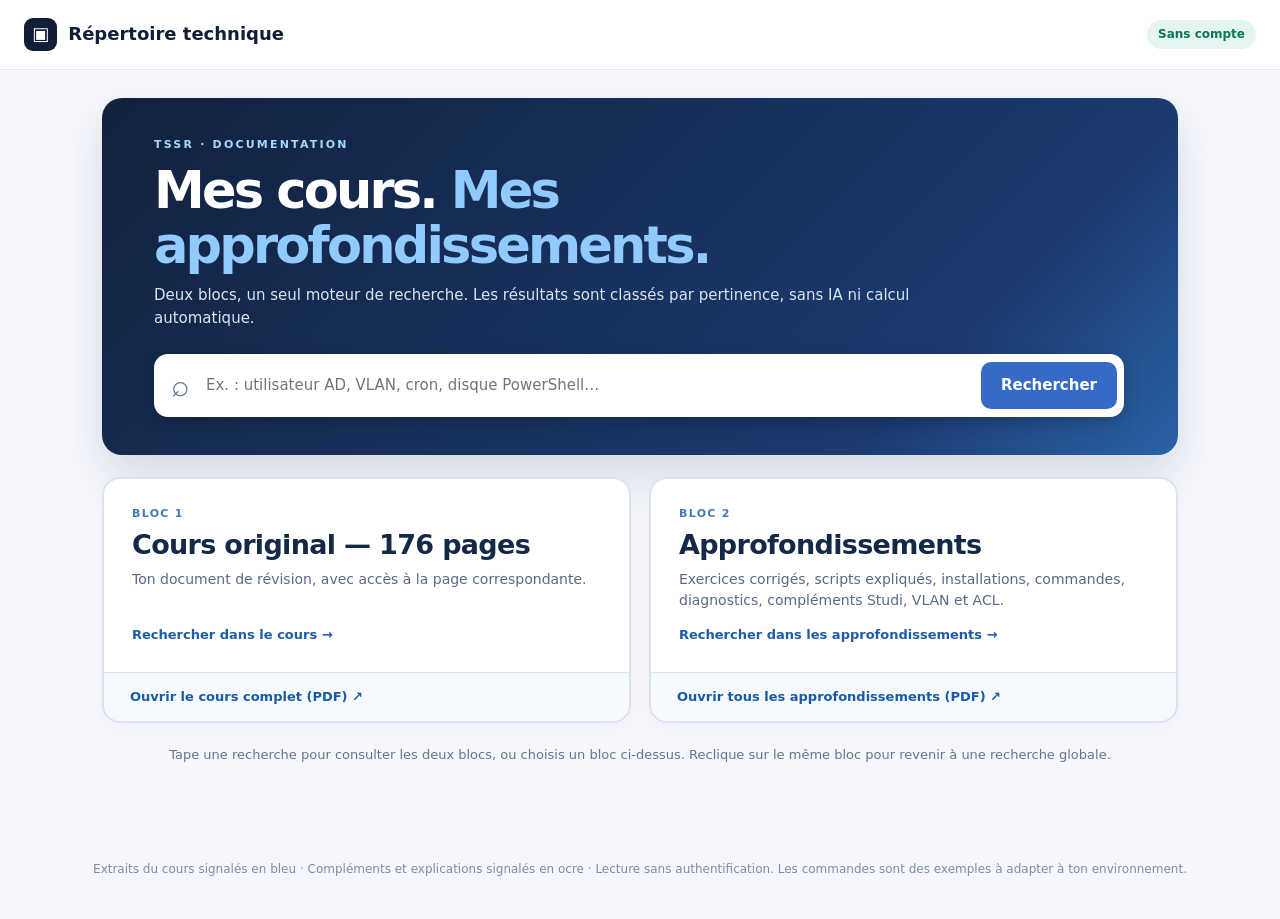
==== index.html @ 8b685d36 "Add files via upload" ====
<!doctype html>
<html lang="fr"><head><meta charset="utf-8"><meta name="viewport" content="width=device-width,initial-scale=1"><meta name="robots" content="noindex,nofollow,noarchive,nosnippet"><meta name="referrer" content="no-referrer"><title>Répertoire technique — TSSR</title><link rel="stylesheet" href="bibliotheque.css"></head>
<body class="two-blocks">
<header class="top"><a class="identity" href="./"><span class="logo">▣</span> Répertoire technique</a><span class="chip lock">Sans compte</span></header>
<main>
<section class="hero">
<div class="kicker">TSSR · DOCUMENTATION</div><h1>Mes cours. <em>Mes approfondissements.</em></h1>
<p>Deux blocs, un seul moteur de recherche. Les résultats sont classés par pertinence, sans IA ni calcul automatique.</p>
<form id="searchform" role="search"><label for="search" class="sr">Rechercher dans les deux blocs</label><span class="glass">⌕</span><input id="search" type="search" placeholder="Ex. : utilisateur AD, VLAN, cron, disque PowerShell…" autocomplete="off" spellcheck="false" /><button type="submit">Rechercher</button></form>
</section>
<section class="two-choices" id="filters" aria-label="Choisir l'un des deux blocs">
<div class="choice-wrap"><button type="button" class="choice" data-filter="cours" aria-pressed="false"><span class="choice-kicker">BLOC 1</span><span class="choice-title">Cours original — 176 pages</span><span class="choice-desc">Ton document de révision, avec accès à la page correspondante.</span><span class="choice-action">Rechercher dans le cours →</span></button><a class="doc-full" href="support.pdf" target="_blank" rel="noopener">Ouvrir le cours complet (PDF) ↗</a></div>
<div class="choice-wrap"><button type="button" class="choice" data-filter="approfondissements" aria-pressed="false"><span class="choice-kicker">BLOC 2</span><span class="choice-title">Approfondissements</span><span class="choice-desc">Exercices corrigés, scripts expliqués, installations, commandes, diagnostics, compléments Studi, VLAN et ACL.</span><span class="choice-action">Rechercher dans les approfondissements →</span></button><a class="doc-full" href="TSSR_BLOC_2_APPROFONDISSEMENTS_COMPLETS.pdf" target="_blank" rel="noopener">Ouvrir tous les approfondissements (PDF) ↗</a></div>
</section>
<div class="search-hint" id="hint">Tape une recherche pour consulter les deux blocs, ou choisis un bloc ci-dessus. Reclique sur le même bloc pour revenir à une recherche globale.</div>
<div id="statbar" hidden></div><div id="quick" hidden></div>
<section class="results" id="results-panel" hidden><div class="resultbar"><div><span class="overline" id="subtitle">CLASSEMENT DOCUMENTAIRE</span><h2 id="resulttitle">Résultats</h2></div><span class="count" id="count"></span></div><div id="results" aria-live="polite"></div><button id="more" class="more" hidden>Afficher davantage de résultats</button></section>
</main>
<div id="modal" class="modal" hidden role="dialog" aria-modal="true" aria-labelledby="mtitle"><div class="modalshade" id="shade"></div><section class="modalpanel"><div class="modaltop"><a href="./" class="back" id="back">← Retour à la recherche</a><button id="close" class="close" aria-label="Fermer">✕</button></div><div id="detail"></div></section></div>
<footer>Extraits du cours signalés en bleu · Compléments et explications signalés en ocre · Lecture sans authentification. Les commandes sont des exemples à adapter à ton environnement.</footer>
<script src="kb-data.js"></script><script src="enrichi-data.js"></script><script src="recherche-pertinence.js"></script><script src="studi2026-data.js"></script><script src="studi-rsync-complements.js"></script><script src="exercices-data.js"></script><script src="bibliotheque.js"></script>
</body></html>
---- bibliotheque.css ----
@import url('');:root{--bg:#f5f7fc;--paper:#fff;--dark:#101e38;--blue:#204e9b;--muted:#64738e;--line:#e1e8f3;--light:#e9f1ff;--emerald:#0c816d}*{box-sizing:border-box}html{scroll-behavior:smooth}body{margin:0;color:var(--dark);background:var(--bg);font:15px/1.58 system-ui,-apple-system,"Segoe UI",Arial,sans-serif}button,input{font:inherit}button{cursor:pointer}a{color:var(--blue)}.top{display:flex;align-items:center;gap:24px;padding:18px max(24px,calc((100vw - 1300px)/2));background:#fff;border-bottom:1px solid var(--line)}.identity{font-weight:850;font-size:18px;color:var(--dark);text-decoration:none;white-space:nowrap}.logo{display:inline-grid;place-items:center;width:33px;height:33px;background:var(--dark);border-radius:9px;color:white;margin-right:5px}.top nav{display:flex;gap:19px;flex-wrap:wrap;margin-left:auto}.top nav a{text-decoration:none;color:#496077;font-weight:700;font-size:13px}.top nav .here{color:var(--blue)}.chip{padding:5px 11px;background:#e4f5ef;border-radius:30px;font-size:12px;font-weight:800;color:#08785a}.lock{white-space:nowrap}main{max-width:1350px;margin:0 auto;padding:36px 22px 56px}.hero{background:linear-gradient(135deg,#12213d,#1b3a70 77%,#2a63a7);color:#fff;border-radius:24px;padding:50px clamp(24px,5vw,70px);box-shadow:0 20px 46px rgba(18,44,80,.14)}.kicker{font-size:11px;font-weight:850;letter-spacing:.2em;color:#a5d8ff}.hero h1{font-size:clamp(34px,5.1vw,65px);line-height:1.08;letter-spacing:-.055em;margin:18px 0}.hero h1 em{color:#91caff;font-style:normal}.hero p{color:#dae5f3;max-width:860px;font-size:16px;margin-bottom:28px}.hero p strong{color:white}#searchform{display:flex;background:white;border-radius:14px;padding:7px;align-items:center;max-width:970px;gap:12px;box-shadow:0 5px 18px rgba(0,0,0,.2)}.glass{font-size:31px;padding-left:10px;color:#5a799b}#search{border:0;outline:0;min-width:0;flex:1;padding:12px 4px;color:#12213d;font-size:15px}#searchform button{border:0;background:#356bc7;color:white;font-weight:800;padding:12px 20px;border-radius:10px}.examples{display:flex;gap:9px;flex-wrap:wrap;margin-top:17px}.examples button{border:1px solid #657c9b;background:#20365a;color:#e1ebf8;padding:6px 12px;border-radius:25px;font-size:12px}.examples button:hover{background:#355c96}.statbar{display:flex;flex-wrap:wrap;gap:10px;margin-top:25px}.statbar b{color:white}.statbar span{color:#cedbed;font-size:12px;margin-right:17px}.notice{border:1px solid #d1deef;border-radius:13px;padding:14px 19px;margin:22px 0;color:#425776;background:#f0f5ff;font-size:13px}.notice strong{color:#17386c}.notice span{font-weight:800}.work{display:grid;grid-template-columns:265px minmax(0,1fr);align-items:start;gap:22px}.sidebar,.results{background:white;border:1px solid var(--line);border-radius:19px}.sidebar{padding:18px;position:sticky;top:10px}.aside-title{font-size:11px;font-weight:900;letter-spacing:.1em;color:#8997ad;padding:5px 8px 10px}.topgap{margin-top:22px}.filters{display:grid;gap:5px}.filters button{display:flex;justify-content:space-between;align-items:center;text-align:left;border:0;background:transparent;color:#3a4e6b;padding:11px 12px;border-radius:10px;font-weight:700;font-size:13px}.filters button:hover,.filters button.selected{background:var(--light);color:var(--blue)}.side-links{display:grid;gap:12px;font-size:13px;padding:8px}.side-links a{text-decoration:none}.smallnote{font-size:12px;color:#8a99ae;border-top:1px solid var(--line);padding:15px 8px 0;margin-top:24px}.results{padding:24px;min-height:550px}.resultbar{display:flex;justify-content:space-between;gap:15px;align-items:end;margin-bottom:22px}.overline{font-size:11px;font-weight:900;color:#6180ad;letter-spacing:.1em}.resultbar h2{font-size:29px;line-height:1.3;letter-spacing:-.035em;margin:4px 0}.count{font-size:13px;background:#edf2fb;color:#476087;border-radius:30px;padding:6px 12px;font-weight:800;white-space:nowrap}.result{border:1px solid var(--line);border-radius:13px;margin-bottom:11px;background:#fff;transition:box-shadow .15s}.result:hover{box-shadow:0 7px 22px rgba(44,88,146,.10);border-color:#c4d4ec}.openresult{all:unset;box-sizing:border-box;cursor:pointer;display:block;width:100%;padding:18px 20px}.rhead{display:flex;gap:8px;align-items:center;flex-wrap:wrap;margin-bottom:9px}.pill{font-weight:850;background:#edf3ff;color:#345e9d;border-radius:5px;padding:3px 8px;font-size:11px}.pill.script{background:#f5ecff;color:#733fa5}.pill.source{background:#e6f6f0;color:#1d795c}.rtitle{font-weight:850;font-size:17px;line-height:1.3;margin-bottom:7px;color:#182f52}.rdescr{font-size:13px;color:#5e708b;max-width:850px}.meta{margin-top:9px;font-size:12px;color:#7691b4}.more{width:100%;border:1px solid #c3d4ef;border-radius:10px;padding:12px;background:#eef4ff;color:#295c9b;font-weight:800}.modal{position:fixed;inset:0;z-index:15}.modalshade{position:absolute;inset:0;background:rgba(9,20,40,.59)}.modalpanel{position:absolute;right:0;top:0;bottom:0;width:min(930px,96vw);background:#fff;overflow:auto;box-shadow:-20px 0 70px #0003}.modaltop{display:flex;justify-content:space-between;align-items:center;padding:17px 32px;border-bottom:1px solid var(--line);position:sticky;top:0;background:white;z-index:2}.back{text-decoration:none;font-weight:800}.close{background:#edf3fa;border:0;border-radius:8px;padding:8px 13px}.detail{padding:34px clamp(20px,5vw,52px) 90px}.detail h2{font-size:34px;letter-spacing:-.045em;line-height:1.16;margin:10px 0 12px}.detail p.lead{font-size:17px;color:#5b718d}.detail h3{font-size:19px;margin:32px 0 12px}.detail .introinfo{padding:15px 19px;border-radius:12px;background:#edf4ff;color:#35537e;margin:20px 0}.warn{margin:15px 0;background:#fff4e2;border-left:4px solid #da8c16;padding:13px 16px;color:#684e22;font-size:13px}.step{display:grid;grid-template-columns:31px minmax(0,1fr);gap:12px;padding:17px 0;border-bottom:1px solid var(--line)}.stepnum{height:29px;width:29px;display:grid;place-items:center;background:#e8f0ff;border-radius:50%;color:#2a5ca4;font-size:12px;font-weight:850}.step .action{font-weight:780}.why{color:#627389;font-size:13px;margin-top:7px}.why b{color:#276b61}.codebox{font-family:ui-monospace,"Cascadia Code",Consolas,monospace;white-space:pre-wrap;overflow-wrap:anywhere;background:#14233d;color:#e4efff;padding:11px 13px;border-radius:8px;margin-top:9px;font-size:12px}.lineno{font-size:11px;font-weight:900;color:#8c9fb9}.sourcebox{border-top:1px solid var(--line);margin-top:28px;padding-top:18px;color:#536d8a;font-size:13px}.sourcebox a{overflow-wrap:anywhere;display:block;margin-top:7px}.resultlink{display:inline-flex;background:#e5efff;border-radius:9px;padding:10px 15px;color:#1d5596;text-decoration:none;font-weight:800;margin:12px 0}.none{color:#7285a1;padding:30px;text-align:center;border:1px dashed #c9d5e7;border-radius:13px}.sr{position:absolute;left:-10000px}footer{text-align:center;color:#7b8da6;padding:18px 20px 40px;font-size:12px}@media(max-width:870px){.top{padding:14px 20px;flex-wrap:wrap;gap:9px}.top nav{width:100%;order:3;margin-left:0}.work{grid-template-columns:1fr}.sidebar{position:static}.filters{grid-template-columns:repeat(2,minmax(0,1fr))}.results{padding:16px}.hero{padding:36px 24px}.lock{margin-left:auto}}@media(max-width:480px){#searchform{flex-wrap:wrap}.glass{display:none}#search{width:100%;flex-basis:100%}#searchform button{width:100%}.filters{grid-template-columns:1fr}.resultbar{align-items:start}.detail h2{font-size:27px}}

/* La provenance est affichée sans changer le contenu des cours. */
.provenance{font-size:11px;font-weight:750;letter-spacing:.035em;margin-top:10px;padding:6px 9px;border-radius:7px;display:inline-block}
.provenance.course{color:#1e4b8a;background:#e8f0ff}
.provenance.added{color:#725017;background:#fff0d2}
.comment-added{color:#725016;background:#fff7e7;border-left:3px solid #d7a44c;padding:9px 11px;border-radius:5px;line-height:1.5}
.annotation-label{color:#774d10;background:#fff0d1;padding:12px 14px;border-radius:10px;font-size:12px;font-weight:850;margin:15px 0}
.course-text{border:2px solid #4875b1}
.provenance-legend{border:1px solid #d9e2ef;background:white;border-radius:14px;padding:13px 18px;margin:15px 0;font-size:13px;color:#405773}
.provenance-legend b{display:inline-block;margin-right:8px;padding:4px 8px;border-radius:5px}
.provenance-legend .course{background:#e8f0ff;color:#1e4b8a}
.provenance-legend .added{background:#fff0d2;color:#725017}

/* Les textes de la source restent inchangés ; nos ajouts sont visuellement séparés. */
.personal-note { margin-top:8px; padding:10px 12px; border-left:4px solid #a96713; background:#fff2db; color:#5e3f15; border-radius:5px; font-size:13px; line-height:1.55; }
.complement-note { margin-top:8px; padding:10px 12px; border:1px dashed #bb8b45; background:#fffaf0; color:#70501b; border-radius:6px; font-size:13px; line-height:1.55; }

/* TWO-BLOCKS: only two main visible entry points, retaining the original ranking algorithm. */
body.two-blocks{background:#f5f7fc}
.two-blocks .top{justify-content:space-between}
.two-blocks main{max-width:1120px;padding-top:28px}
.two-blocks .hero{padding:38px clamp(22px,5vw,52px);border-radius:20px}
.two-blocks .hero h1{font-size:clamp(30px,4.5vw,51px);margin:10px 0}
.two-blocks .hero p{font-size:15px;margin:10px 0 23px}
.two-choices{display:grid;grid-template-columns:repeat(2,minmax(0,1fr));gap:18px;margin:22px 0 12px}
.two-choices .choice{appearance:none;display:flex;flex-direction:column;gap:7px;align-items:flex-start;text-align:left;border:2px solid #dfe6f1;background:white;border-radius:18px;padding:26px 28px;min-height:210px;color:#132947;box-shadow:0 6px 20px #1c427009;transition:.15s ease;border-color:#d9e3f3}
.two-choices .choice:hover,.two-choices .choice:focus-visible{border-color:#4876be;background:#f9fbff;transform:translateY(-1px)}
.two-choices .choice.selected{border-color:#235aab;background:#edf4ff}
.choice-kicker{font-size:11px;font-weight:900;letter-spacing:.12em;color:#4477ba}
.choice-title{font-size:clamp(20px,2.3vw,27px);line-height:1.2;font-weight:850;letter-spacing:-.025em}
.choice-desc{font-size:14px;color:#566b85;line-height:1.55;flex:1}
.choice-action{font-size:13px;font-weight:850;color:#1e5ba9;margin-top:6px}
.search-hint{color:#62758f;text-align:center;font-size:13px;padding:10px 4px 20px}
.two-blocks .results{margin-top:14px;min-height:150px}
.two-blocks .statbar{display:none}
[hidden]{display:none!important}
@media(max-width:680px){.two-choices{grid-template-columns:1fr;gap:12px}.two-choices .choice{min-height:0;padding:22px}.two-blocks main{padding:15px 12px 40px}.two-blocks .hero{padding:26px 18px}.two-blocks .results{padding:15px}}

/* Accès direct aux deux documents complets ; recherche par pertinence inchangée. */
.two-choices .choice-wrap{display:flex;flex-direction:column;min-width:0;background:#fff;border-radius:18px;box-shadow:0 6px 20px #1c427009}
.two-choices .choice-wrap .choice{width:100%;flex:1;min-height:176px;border-radius:18px 18px 0 0;border-bottom:0;box-shadow:none}
.two-choices .doc-full{display:block;border:2px solid #d9e3f3;border-top:1px solid #d9e3f3;border-radius:0 0 18px 18px;padding:14px 26px;color:#185ba5;font-weight:800;font-size:13px;text-decoration:none;background:#f6f9fe}
.two-choices .doc-full:hover,.two-choices .doc-full:focus-visible{background:#e9f2ff;text-decoration:underline;outline:2px solid #679ddc;outline-offset:1px}
@media(max-width:680px){.two-choices .choice-wrap .choice{min-height:0}.two-choices .doc-full{padding:13px 20px}}
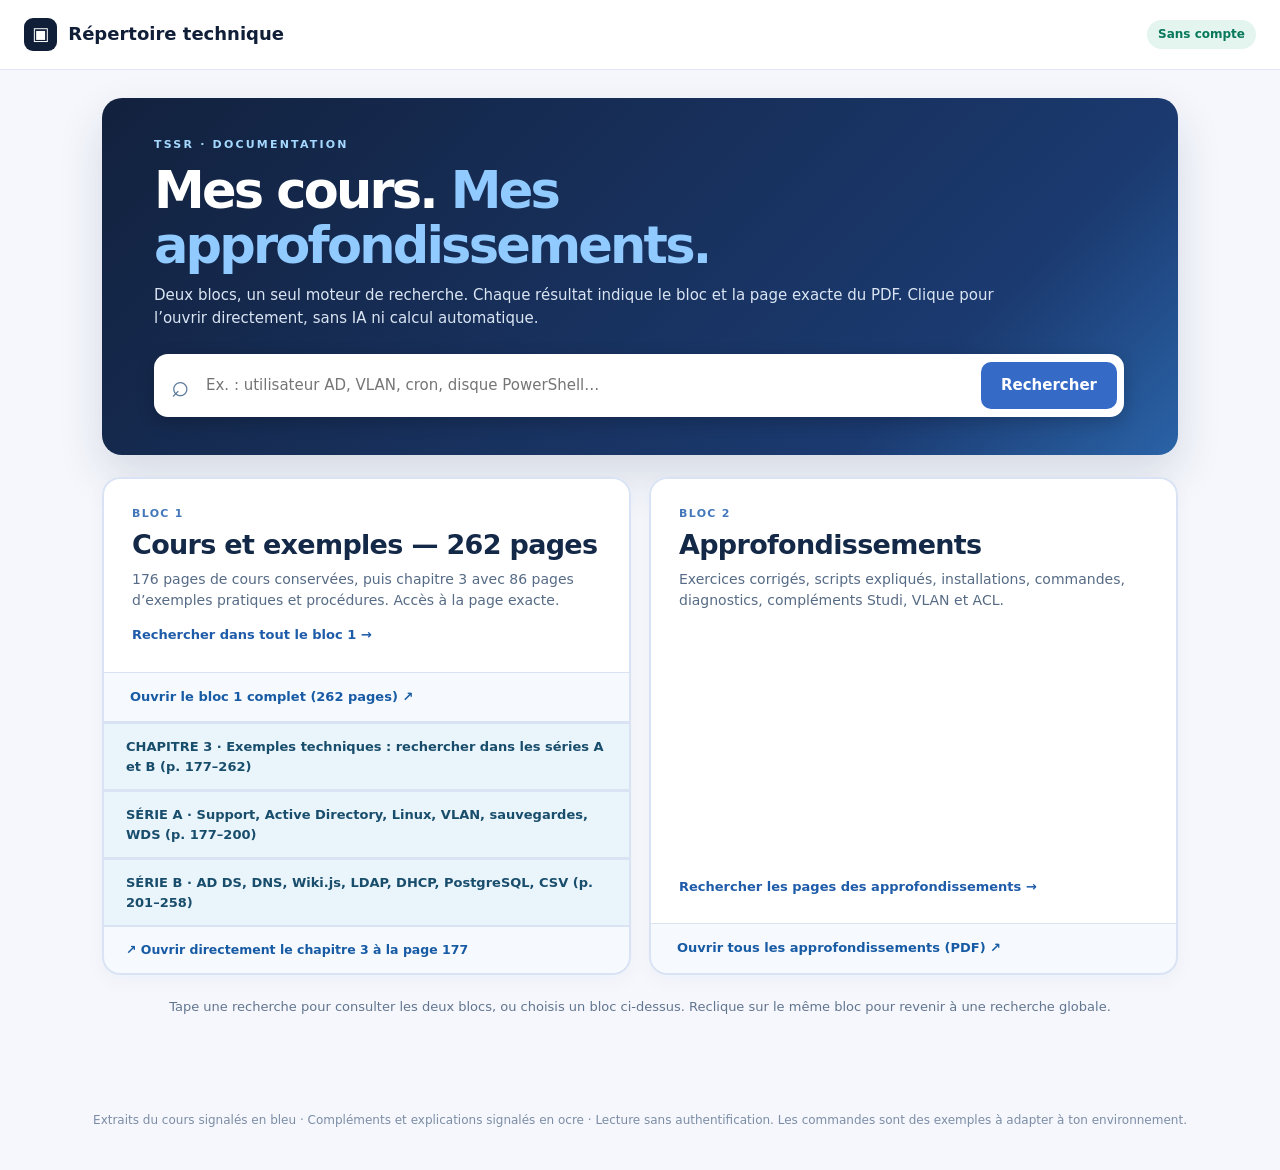
==== commit 985ceab4: "Add files via upload" ====
--- a/index.html
+++ b/index.html
@@ -5,12 +5,12 @@
 <main>
 <section class="hero">
 <div class="kicker">TSSR · DOCUMENTATION</div><h1>Mes cours. <em>Mes approfondissements.</em></h1>
-<p>Deux blocs, un seul moteur de recherche. Les résultats sont classés par pertinence, sans IA ni calcul automatique.</p>
+<p>Deux blocs, un seul moteur de recherche. Chaque résultat indique le bloc et la page exacte du PDF. Clique pour l’ouvrir directement, sans IA ni calcul automatique.</p>
 <form id="searchform" role="search"><label for="search" class="sr">Rechercher dans les deux blocs</label><span class="glass">⌕</span><input id="search" type="search" placeholder="Ex. : utilisateur AD, VLAN, cron, disque PowerShell…" autocomplete="off" spellcheck="false" /><button type="submit">Rechercher</button></form>
 </section>
 <section class="two-choices" id="filters" aria-label="Choisir l'un des deux blocs">
-<div class="choice-wrap"><button type="button" class="choice" data-filter="cours" aria-pressed="false"><span class="choice-kicker">BLOC 1</span><span class="choice-title">Cours original — 176 pages</span><span class="choice-desc">Ton document de révision, avec accès à la page correspondante.</span><span class="choice-action">Rechercher dans le cours →</span></button><a class="doc-full" href="support.pdf" target="_blank" rel="noopener">Ouvrir le cours complet (PDF) ↗</a></div>
-<div class="choice-wrap"><button type="button" class="choice" data-filter="approfondissements" aria-pressed="false"><span class="choice-kicker">BLOC 2</span><span class="choice-title">Approfondissements</span><span class="choice-desc">Exercices corrigés, scripts expliqués, installations, commandes, diagnostics, compléments Studi, VLAN et ACL.</span><span class="choice-action">Rechercher dans les approfondissements →</span></button><a class="doc-full" href="TSSR_BLOC_2_APPROFONDISSEMENTS_COMPLETS.pdf" target="_blank" rel="noopener">Ouvrir tous les approfondissements (PDF) ↗</a></div>
+<div class="choice-wrap"><button type="button" class="choice" data-filter="cours" aria-pressed="false"><span class="choice-kicker">BLOC 1</span><span class="choice-title">Cours et exemples — 262 pages</span><span class="choice-desc">176 pages de cours conservées, puis chapitre 3 avec 86 pages d’exemples pratiques et procédures. Accès à la page exacte.</span><span class="choice-action">Rechercher dans tout le bloc 1 →</span></button><a class="doc-full" href="support.pdf" target="_blank" rel="noopener">Ouvrir le bloc 1 complet (262 pages) ↗</a><button class="subchapter-choice" type="button" data-filter="exemples" aria-pressed="false">CHAPITRE 3 · Exemples techniques : rechercher dans les séries A et B (p. 177–262)</button><button class="subchapter-choice" type="button" data-filter="serieA" aria-pressed="false">SÉRIE A · Support, Active Directory, Linux, VLAN, sauvegardes, WDS (p. 177–200)</button><button class="subchapter-choice" type="button" data-filter="serieB" aria-pressed="false">SÉRIE B · AD DS, DNS, Wiki.js, LDAP, DHCP, PostgreSQL, CSV (p. 201–258)</button><a class="chapter-link" href="support.pdf#page=177" target="_blank" rel="noopener">↗ Ouvrir directement le chapitre 3 à la page 177</a></div>
+<div class="choice-wrap"><button type="button" class="choice" data-filter="approfondissements" aria-pressed="false"><span class="choice-kicker">BLOC 2</span><span class="choice-title">Approfondissements</span><span class="choice-desc">Exercices corrigés, scripts expliqués, installations, commandes, diagnostics, compléments Studi, VLAN et ACL.</span><span class="choice-action">Rechercher les pages des approfondissements →</span></button><a class="doc-full" href="TSSR_BLOC_2_APPROFONDISSEMENTS_COMPLETS.pdf" target="_blank" rel="noopener">Ouvrir tous les approfondissements (PDF) ↗</a></div>
 </section>
 <div class="search-hint" id="hint">Tape une recherche pour consulter les deux blocs, ou choisis un bloc ci-dessus. Reclique sur le même bloc pour revenir à une recherche globale.</div>
 <div id="statbar" hidden></div><div id="quick" hidden></div>
@@ -18,5 +18,5 @@
 </main>
 <div id="modal" class="modal" hidden role="dialog" aria-modal="true" aria-labelledby="mtitle"><div class="modalshade" id="shade"></div><section class="modalpanel"><div class="modaltop"><a href="./" class="back" id="back">← Retour à la recherche</a><button id="close" class="close" aria-label="Fermer">✕</button></div><div id="detail"></div></section></div>
 <footer>Extraits du cours signalés en bleu · Compléments et explications signalés en ocre · Lecture sans authentification. Les commandes sont des exemples à adapter à ton environnement.</footer>
-<script src="kb-data.js"></script><script src="enrichi-data.js"></script><script src="recherche-pertinence.js"></script><script src="studi2026-data.js"></script><script src="studi-rsync-complements.js"></script><script src="exercices-data.js"></script><script src="bibliotheque.js"></script>
+<script src="kb-data.js"></script><script src="enrichi-data.js"></script><script src="recherche-pertinence.js"></script><script src="studi2026-data.js"></script><script src="studi-rsync-complements.js"></script><script src="exercices-data.js"></script><script src="pdf-pages-data.js"></script><script src="bibliotheque.js"></script>
 </body></html>
--- a/bibliotheque.css
+++ b/bibliotheque.css
@@ -43,3 +43,17 @@
 .two-choices .doc-full{display:block;border:2px solid #d9e3f3;border-top:1px solid #d9e3f3;border-radius:0 0 18px 18px;padding:14px 26px;color:#185ba5;font-weight:800;font-size:13px;text-decoration:none;background:#f6f9fe}
 .two-choices .doc-full:hover,.two-choices .doc-full:focus-visible{background:#e9f2ff;text-decoration:underline;outline:2px solid #679ddc;outline-offset:1px}
 @media(max-width:680px){.two-choices .choice-wrap .choice{min-height:0}.two-choices .doc-full{padding:13px 20px}}
+
+/* Navigation fiable : numéro physique dans chaque PDF et accès immédiat. */
+.page-badge{border-radius:7px;background:#e0f6ec;color:#066343;padding:4px 11px;font-size:12px;font-weight:900;letter-spacing:.045em}
+.page-result{text-decoration:none;color:inherit}
+.page-result:hover .page-action{text-decoration:underline}
+.page-action{margin-top:13px;color:#164b98;font-size:14px;font-weight:850}
+.page-guide{border:1px solid #c5d9ec;background:#eff7ff;color:#264d71;padding:12px 15px;border-radius:12px;margin-bottom:14px;font-size:13px}
+
+/* Sous-chapitre du bloc 1 : les deux blocs de premier niveau sont conservés. */
+.two-choices .subchapter-choice{display:block;appearance:none;border:2px solid #d9e3f3;border-top:1px solid #d9e3f3;background:#eaf5fb;color:#194d6c;text-align:left;font-weight:850;font-size:13px;line-height:1.5;padding:13px 22px;cursor:pointer}
+.two-choices .subchapter-choice:hover,.two-choices .subchapter-choice.selected{background:#cbe7fa;border-color:#4092bb}
+.two-choices .chapter-link{display:block;background:#f6f9fe;border:2px solid #d9e3f3;border-top:none;border-radius:0 0 18px 18px;padding:13px 22px;font-size:12.5px;font-weight:750;text-decoration:none;color:#185ba5}
+.two-choices .chapter-link:hover{text-decoration:underline;background:#e9f2ff}
+.two-choices .choice-wrap:first-child .doc-full{border-radius:0}
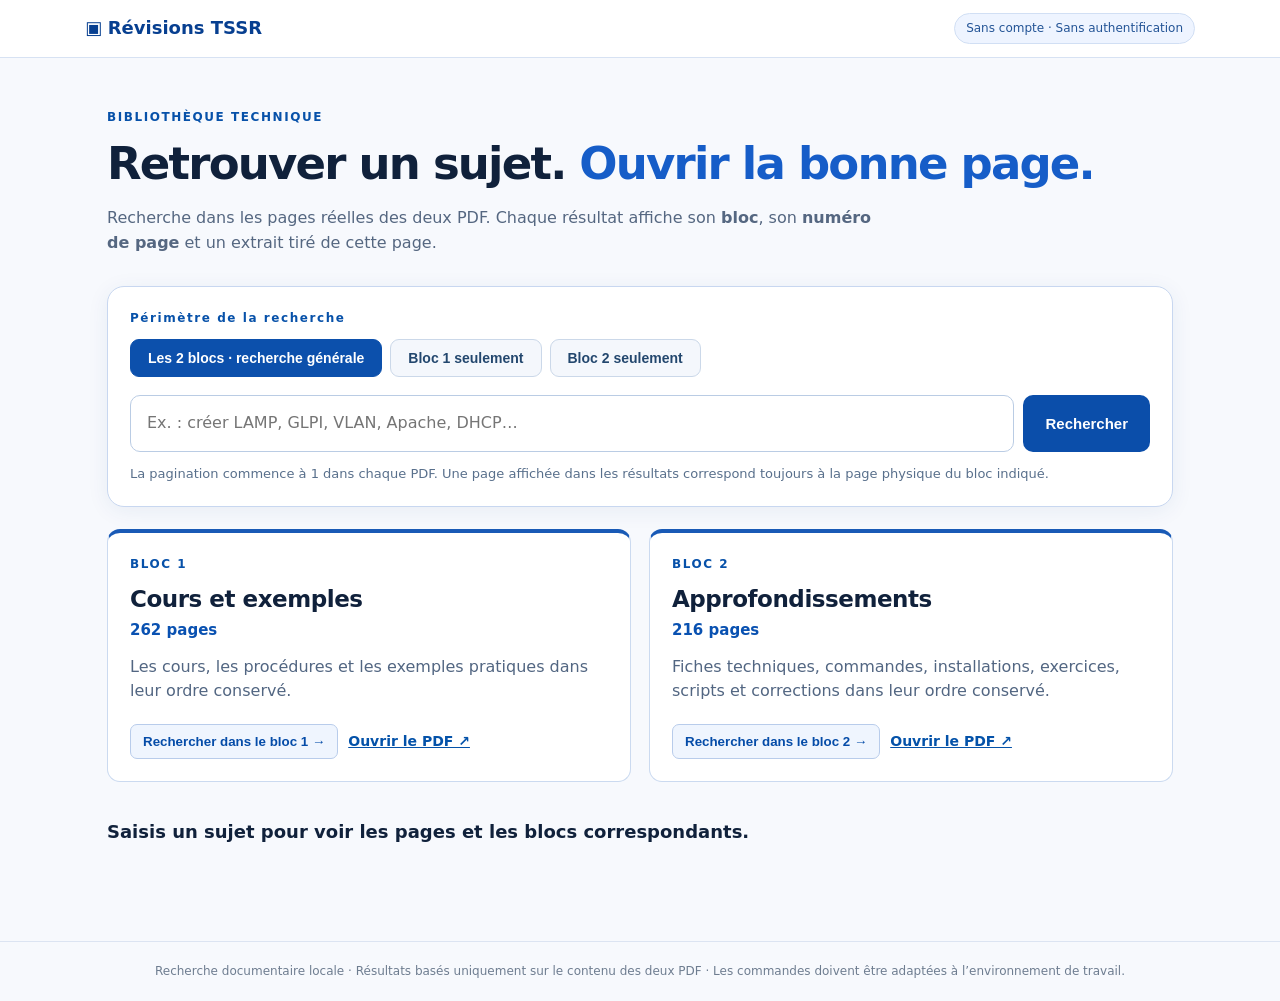
==== commit fe23369e: "Add files via upload" ====
--- a/index.html
+++ b/index.html
@@ -1,22 +1,9 @@
 <!doctype html>
-<html lang="fr"><head><meta charset="utf-8"><meta name="viewport" content="width=device-width,initial-scale=1"><meta name="robots" content="noindex,nofollow,noarchive,nosnippet"><meta name="referrer" content="no-referrer"><title>Répertoire technique — TSSR</title><link rel="stylesheet" href="bibliotheque.css"></head>
-<body class="two-blocks">
-<header class="top"><a class="identity" href="./"><span class="logo">▣</span> Répertoire technique</a><span class="chip lock">Sans compte</span></header>
-<main>
-<section class="hero">
-<div class="kicker">TSSR · DOCUMENTATION</div><h1>Mes cours. <em>Mes approfondissements.</em></h1>
-<p>Deux blocs, un seul moteur de recherche. Chaque résultat indique le bloc et la page exacte du PDF. Clique pour l’ouvrir directement, sans IA ni calcul automatique.</p>
-<form id="searchform" role="search"><label for="search" class="sr">Rechercher dans les deux blocs</label><span class="glass">⌕</span><input id="search" type="search" placeholder="Ex. : utilisateur AD, VLAN, cron, disque PowerShell…" autocomplete="off" spellcheck="false" /><button type="submit">Rechercher</button></form>
-</section>
-<section class="two-choices" id="filters" aria-label="Choisir l'un des deux blocs">
-<div class="choice-wrap"><button type="button" class="choice" data-filter="cours" aria-pressed="false"><span class="choice-kicker">BLOC 1</span><span class="choice-title">Cours et exemples — 262 pages</span><span class="choice-desc">176 pages de cours conservées, puis chapitre 3 avec 86 pages d’exemples pratiques et procédures. Accès à la page exacte.</span><span class="choice-action">Rechercher dans tout le bloc 1 →</span></button><a class="doc-full" href="support.pdf" target="_blank" rel="noopener">Ouvrir le bloc 1 complet (262 pages) ↗</a><button class="subchapter-choice" type="button" data-filter="exemples" aria-pressed="false">CHAPITRE 3 · Exemples techniques : rechercher dans les séries A et B (p. 177–262)</button><button class="subchapter-choice" type="button" data-filter="serieA" aria-pressed="false">SÉRIE A · Support, Active Directory, Linux, VLAN, sauvegardes, WDS (p. 177–200)</button><button class="subchapter-choice" type="button" data-filter="serieB" aria-pressed="false">SÉRIE B · AD DS, DNS, Wiki.js, LDAP, DHCP, PostgreSQL, CSV (p. 201–258)</button><a class="chapter-link" href="support.pdf#page=177" target="_blank" rel="noopener">↗ Ouvrir directement le chapitre 3 à la page 177</a></div>
-<div class="choice-wrap"><button type="button" class="choice" data-filter="approfondissements" aria-pressed="false"><span class="choice-kicker">BLOC 2</span><span class="choice-title">Approfondissements</span><span class="choice-desc">Exercices corrigés, scripts expliqués, installations, commandes, diagnostics, compléments Studi, VLAN et ACL.</span><span class="choice-action">Rechercher les pages des approfondissements →</span></button><a class="doc-full" href="TSSR_BLOC_2_APPROFONDISSEMENTS_COMPLETS.pdf" target="_blank" rel="noopener">Ouvrir tous les approfondissements (PDF) ↗</a></div>
-</section>
-<div class="search-hint" id="hint">Tape une recherche pour consulter les deux blocs, ou choisis un bloc ci-dessus. Reclique sur le même bloc pour revenir à une recherche globale.</div>
-<div id="statbar" hidden></div><div id="quick" hidden></div>
-<section class="results" id="results-panel" hidden><div class="resultbar"><div><span class="overline" id="subtitle">CLASSEMENT DOCUMENTAIRE</span><h2 id="resulttitle">Résultats</h2></div><span class="count" id="count"></span></div><div id="results" aria-live="polite"></div><button id="more" class="more" hidden>Afficher davantage de résultats</button></section>
-</main>
-<div id="modal" class="modal" hidden role="dialog" aria-modal="true" aria-labelledby="mtitle"><div class="modalshade" id="shade"></div><section class="modalpanel"><div class="modaltop"><a href="./" class="back" id="back">← Retour à la recherche</a><button id="close" class="close" aria-label="Fermer">✕</button></div><div id="detail"></div></section></div>
-<footer>Extraits du cours signalés en bleu · Compléments et explications signalés en ocre · Lecture sans authentification. Les commandes sont des exemples à adapter à ton environnement.</footer>
-<script src="kb-data.js"></script><script src="enrichi-data.js"></script><script src="recherche-pertinence.js"></script><script src="studi2026-data.js"></script><script src="studi-rsync-complements.js"></script><script src="exercices-data.js"></script><script src="pdf-pages-data.js"></script><script src="bibliotheque.js"></script>
-</body></html>+<html lang="fr"><head><meta charset="utf-8"><meta name="viewport" content="width=device-width, initial-scale=1"><meta name="robots" content="noindex,nofollow,noarchive,nosnippet"><meta name="referrer" content="no-referrer"><title>Révisions TSSR · 2 blocs</title><link rel="stylesheet" href="site.css"></head>
+<body><div class="top"><div class="brand">▣ <strong>Révisions TSSR</strong></div><span class="badge-light">Sans compte · Sans authentification</span></div>
+<main><header class="intro"><p class="eyebrow">BIBLIOTHÈQUE TECHNIQUE</p><h1>Retrouver un sujet. <span>Ouvrir la bonne page.</span></h1><p>Recherche dans les pages réelles des deux PDF. Chaque résultat affiche son <strong>bloc</strong>, son <strong>numéro de page</strong> et un extrait tiré de cette page.</p></header>
+<section class="search-section" aria-label="Recherche documentaire"><div class="mode-label">Périmètre de la recherche</div><div class="modes" role="group" aria-label="Choisir le bloc à rechercher"><button type="button" class="mode active" data-mode="all" aria-pressed="true">Les 2 blocs · recherche générale</button><button type="button" class="mode" data-mode="1" aria-pressed="false">Bloc 1 seulement</button><button type="button" class="mode" data-mode="2" aria-pressed="false">Bloc 2 seulement</button></div>
+<form role="search" id="form"><label for="query" class="sr-only">Mots-clés à rechercher</label><input type="search" id="query" placeholder="Ex. : créer LAMP, GLPI, VLAN, Apache, DHCP…" autocomplete="off" spellcheck="false"><button type="submit">Rechercher</button></form><p class="hint">La pagination commence à 1 dans chaque PDF. Une page affichée dans les résultats correspond toujours à la page physique du bloc indiqué.</p></section>
+<section class="cards" aria-label="Consulter les deux documents"><article class="card"><div class="card-tag">BLOC 1</div><h2>Cours et exemples</h2><p class="stat">262 pages</p><p>Les cours, les procédures et les exemples pratiques dans leur ordre conservé.</p><div class="card-actions"><button type="button" class="card-search" data-mode="1">Rechercher dans le bloc 1 →</button><a href="support.pdf" target="_blank" rel="noopener">Ouvrir le PDF ↗</a></div></article><article class="card"><div class="card-tag">BLOC 2</div><h2>Approfondissements</h2><p class="stat">216 pages</p><p>Fiches techniques, commandes, installations, exercices, scripts et corrections dans leur ordre conservé.</p><div class="card-actions"><button type="button" class="card-search" data-mode="2">Rechercher dans le bloc 2 →</button><a href="TSSR_BLOC_2_APPROFONDISSEMENTS_COMPLETS.pdf" target="_blank" rel="noopener">Ouvrir le PDF ↗</a></div></article></section>
+<section class="output" id="output" aria-live="polite"><div id="status" class="status">Saisis un sujet ou choisis l'un des deux blocs pour commencer.</div><div id="results" class="results"></div><button type="button" id="more" class="more" hidden>Afficher davantage</button></section>
+</main><footer>Recherche documentaire locale · Résultats basés uniquement sur le contenu des deux PDF · Les commandes doivent être adaptées à l’environnement de travail.</footer><script src="pages-data.js"></script><script src="site.js"></script></body></html>
--- a/site.css
+++ b/site.css
@@ -0,0 +1 @@
+*{box-sizing:border-box}body{margin:0;background:#f7f9fd;color:#10213b;font:16px/1.55 system-ui,-apple-system,"Segoe UI",sans-serif}.top{padding:13px max(24px,calc((100vw - 1110px)/2));display:flex;align-items:center;justify-content:space-between;gap:15px;background:white;border-bottom:1px solid #d7e2f3}.brand{font-size:18px;color:#073f90}.badge-light{font-size:12px;border:1px solid #d1dff4;border-radius:100px;padding:5px 11px;background:#eef4ff;color:#235496}main{max-width:1110px;margin:auto;padding:38px 22px 80px}.eyebrow,.card-tag,.mode-label{font-size:12px;letter-spacing:.13em;font-weight:800;color:#0751a9}.intro h1{font-size:clamp(28px,4.5vw,45px);line-height:1.15;letter-spacing:-.04em;margin:12px 0}.intro h1 span{color:#165dc8}.intro>p:last-child{color:#556781;max-width:770px}.search-section{margin-top:30px;border:1px solid #c8d7f0;background:white;border-radius:17px;padding:22px;box-shadow:0 4px 22px #204b8512}.modes{display:flex;flex-wrap:wrap;gap:8px;margin:12px 0 18px}.mode{cursor:pointer;background:#f4f7fc;border:1px solid #cbd8e9;color:#23476e;border-radius:9px;padding:10px 17px;font-weight:700;font-size:14px}.mode:hover,.card-search:hover{background:#e9f1fc}.mode.active{background:#0c50ac;color:white;border-color:#0c50ac}form{display:flex;gap:9px}#query{flex:1;min-width:0;padding:15px 16px;border-radius:10px;border:1px solid #bacce4;font:inherit;outline-offset:3px}form button{border:0;background:#0b4eaa;color:white;padding:13px 22px;border-radius:10px;font-size:15px;font-weight:800;cursor:pointer}.hint{font-size:13px;color:#59708c;margin:12px 0 0}.cards{display:grid;grid-template-columns:1fr 1fr;gap:18px;margin-top:22px}.card{padding:22px;background:#fff;border:1px solid #cbdaf0;border-top:4px solid #195ab6;border-radius:13px}.card h2{font-size:23px;margin:8px 0 0;letter-spacing:-.02em}.card .stat{font-weight:800;font-size:15px;color:#0951b1;margin:2px 0 12px}.card>p:not(.stat){color:#526682;margin:0 0 20px}.card-actions{display:flex;flex-wrap:wrap;gap:10px;align-items:center}.card-search{cursor:pointer;border:1px solid #b8cceb;border-radius:7px;background:#eff5fe;padding:9px 12px;color:#054ca8;font-weight:700}.card a{font-weight:700;color:#0452a9;font-size:14px}.output{margin-top:36px;scroll-margin-top:20px}.status{font-size:18px;font-weight:800;margin-bottom:15px}.results{display:grid;gap:11px}.res{background:white;border:1px solid #d5e0ee;border-radius:11px;padding:15px 19px;display:block;color:inherit;text-decoration:none}.res:hover{border-color:#1a63c1;box-shadow:0 0 0 2px #dceaff}.badges{display:flex;gap:9px;align-items:center;margin-bottom:7px}.block-pill,.page-pill{border:1px solid #b3ccf2;border-radius:5px;background:#e7f0ff;color:#044fa9;font-size:12px;font-weight:850;padding:3px 9px}.page-pill{background:#f4f7fa;border-color:#d4dfe9;color:#293e59}.res-title{font-weight:800;font-size:17px}.excerpt{margin-top:8px;color:#52637c;font-size:14px;white-space:normal;overflow-wrap:anywhere}.res-action{margin-top:7px;color:#0758b9;font-weight:750;font-size:13px}.more{padding:12px;border:1px solid #adcaed;background:#eaf3ff;color:#044998;font-weight:800;border-radius:8px;cursor:pointer;margin-top:18px}.empty{border:1px dashed #aebfd6;background:white;padding:17px;border-radius:11px}footer{padding:20px;text-align:center;color:#6e7d90;font-size:12px;border-top:1px solid #dce4f2}.sr-only{position:absolute;width:1px;height:1px;padding:0;margin:-1px;overflow:hidden;clip:rect(0,0,0,0);white-space:nowrap;border:0}@media(max-width:650px){main{padding:25px 14px 60px}.top{padding:13px 15px}.badge-light{display:none}.cards{grid-template-columns:1fr}form{flex-direction:column}.modes{flex-direction:column}.mode{text-align:left}}
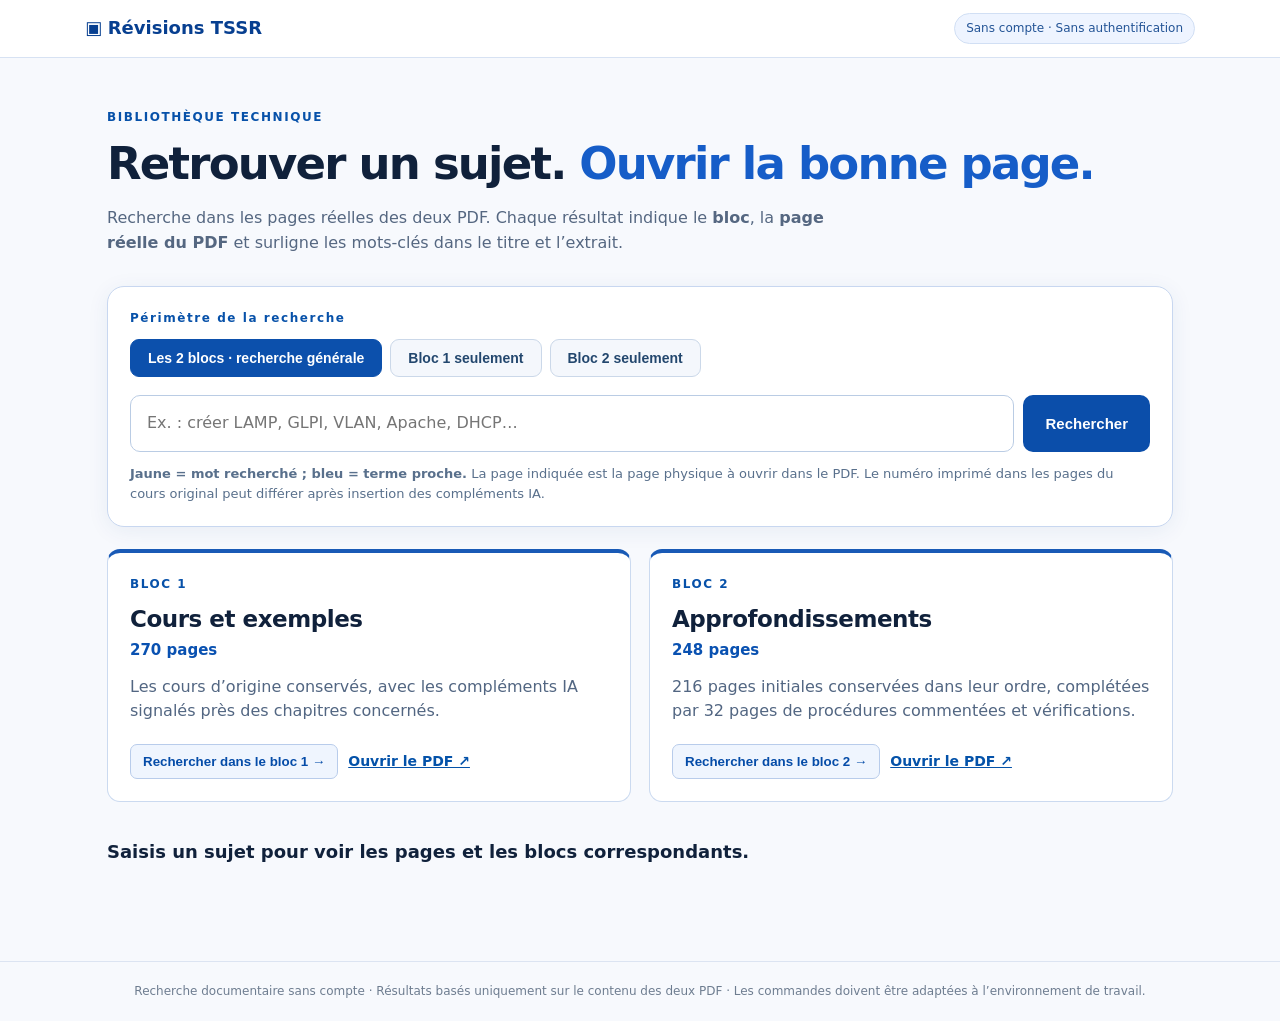
==== commit a389ffaa: "Add files via upload" ====
--- a/index.html
+++ b/index.html
@@ -1,9 +1,9 @@
 <!doctype html>
 <html lang="fr"><head><meta charset="utf-8"><meta name="viewport" content="width=device-width, initial-scale=1"><meta name="robots" content="noindex,nofollow,noarchive,nosnippet"><meta name="referrer" content="no-referrer"><title>Révisions TSSR · 2 blocs</title><link rel="stylesheet" href="site.css"></head>
 <body><div class="top"><div class="brand">▣ <strong>Révisions TSSR</strong></div><span class="badge-light">Sans compte · Sans authentification</span></div>
-<main><header class="intro"><p class="eyebrow">BIBLIOTHÈQUE TECHNIQUE</p><h1>Retrouver un sujet. <span>Ouvrir la bonne page.</span></h1><p>Recherche dans les pages réelles des deux PDF. Chaque résultat affiche son <strong>bloc</strong>, son <strong>numéro de page</strong> et un extrait tiré de cette page.</p></header>
+<main><header class="intro"><p class="eyebrow">BIBLIOTHÈQUE TECHNIQUE</p><h1>Retrouver un sujet. <span>Ouvrir la bonne page.</span></h1><p>Recherche dans les pages réelles des deux PDF. Chaque résultat indique le <strong>bloc</strong>, la <strong>page réelle du PDF</strong> et surligne les mots-clés dans le titre et l’extrait.</p></header>
 <section class="search-section" aria-label="Recherche documentaire"><div class="mode-label">Périmètre de la recherche</div><div class="modes" role="group" aria-label="Choisir le bloc à rechercher"><button type="button" class="mode active" data-mode="all" aria-pressed="true">Les 2 blocs · recherche générale</button><button type="button" class="mode" data-mode="1" aria-pressed="false">Bloc 1 seulement</button><button type="button" class="mode" data-mode="2" aria-pressed="false">Bloc 2 seulement</button></div>
-<form role="search" id="form"><label for="query" class="sr-only">Mots-clés à rechercher</label><input type="search" id="query" placeholder="Ex. : créer LAMP, GLPI, VLAN, Apache, DHCP…" autocomplete="off" spellcheck="false"><button type="submit">Rechercher</button></form><p class="hint">La pagination commence à 1 dans chaque PDF. Une page affichée dans les résultats correspond toujours à la page physique du bloc indiqué.</p></section>
-<section class="cards" aria-label="Consulter les deux documents"><article class="card"><div class="card-tag">BLOC 1</div><h2>Cours et exemples</h2><p class="stat">262 pages</p><p>Les cours, les procédures et les exemples pratiques dans leur ordre conservé.</p><div class="card-actions"><button type="button" class="card-search" data-mode="1">Rechercher dans le bloc 1 →</button><a href="support.pdf" target="_blank" rel="noopener">Ouvrir le PDF ↗</a></div></article><article class="card"><div class="card-tag">BLOC 2</div><h2>Approfondissements</h2><p class="stat">216 pages</p><p>Fiches techniques, commandes, installations, exercices, scripts et corrections dans leur ordre conservé.</p><div class="card-actions"><button type="button" class="card-search" data-mode="2">Rechercher dans le bloc 2 →</button><a href="TSSR_BLOC_2_APPROFONDISSEMENTS_COMPLETS.pdf" target="_blank" rel="noopener">Ouvrir le PDF ↗</a></div></article></section>
+<form role="search" id="form"><label for="query" class="sr-only">Mots-clés à rechercher</label><input type="search" id="query" placeholder="Ex. : créer LAMP, GLPI, VLAN, Apache, DHCP…" autocomplete="off" spellcheck="false"><button type="submit">Rechercher</button></form><p class="hint"><strong>Jaune = mot recherché ; bleu = terme proche.</strong> La page indiquée est la page physique à ouvrir dans le PDF. Le numéro imprimé dans les pages du cours original peut différer après insertion des compléments IA.</p></section>
+<section class="cards" aria-label="Consulter les deux documents"><article class="card"><div class="card-tag">BLOC 1</div><h2>Cours et exemples</h2><p class="stat">270 pages</p><p>Les cours d’origine conservés, avec les compléments IA signalés près des chapitres concernés.</p><div class="card-actions"><button type="button" class="card-search" data-mode="1">Rechercher dans le bloc 1 →</button><a href="support.pdf" target="_blank" rel="noopener">Ouvrir le PDF ↗</a></div></article><article class="card"><div class="card-tag">BLOC 2</div><h2>Approfondissements</h2><p class="stat">248 pages</p><p>216 pages initiales conservées dans leur ordre, complétées par 32 pages de procédures commentées et vérifications.</p><div class="card-actions"><button type="button" class="card-search" data-mode="2">Rechercher dans le bloc 2 →</button><a href="TSSR_BLOC_2_APPROFONDISSEMENTS_COMPLETS.pdf" target="_blank" rel="noopener">Ouvrir le PDF ↗</a></div></article></section>
 <section class="output" id="output" aria-live="polite"><div id="status" class="status">Saisis un sujet ou choisis l'un des deux blocs pour commencer.</div><div id="results" class="results"></div><button type="button" id="more" class="more" hidden>Afficher davantage</button></section>
-</main><footer>Recherche documentaire locale · Résultats basés uniquement sur le contenu des deux PDF · Les commandes doivent être adaptées à l’environnement de travail.</footer><script src="pages-data.js"></script><script src="site.js"></script></body></html>
+</main><footer>Recherche documentaire sans compte · Résultats basés uniquement sur le contenu des deux PDF · Les commandes doivent être adaptées à l’environnement de travail.</footer><script src="pages-data.js"></script><script src="site.js"></script></body></html>
--- a/site.css
+++ b/site.css
@@ -1 +1,5 @@
 *{box-sizing:border-box}body{margin:0;background:#f7f9fd;color:#10213b;font:16px/1.55 system-ui,-apple-system,"Segoe UI",sans-serif}.top{padding:13px max(24px,calc((100vw - 1110px)/2));display:flex;align-items:center;justify-content:space-between;gap:15px;background:white;border-bottom:1px solid #d7e2f3}.brand{font-size:18px;color:#073f90}.badge-light{font-size:12px;border:1px solid #d1dff4;border-radius:100px;padding:5px 11px;background:#eef4ff;color:#235496}main{max-width:1110px;margin:auto;padding:38px 22px 80px}.eyebrow,.card-tag,.mode-label{font-size:12px;letter-spacing:.13em;font-weight:800;color:#0751a9}.intro h1{font-size:clamp(28px,4.5vw,45px);line-height:1.15;letter-spacing:-.04em;margin:12px 0}.intro h1 span{color:#165dc8}.intro>p:last-child{color:#556781;max-width:770px}.search-section{margin-top:30px;border:1px solid #c8d7f0;background:white;border-radius:17px;padding:22px;box-shadow:0 4px 22px #204b8512}.modes{display:flex;flex-wrap:wrap;gap:8px;margin:12px 0 18px}.mode{cursor:pointer;background:#f4f7fc;border:1px solid #cbd8e9;color:#23476e;border-radius:9px;padding:10px 17px;font-weight:700;font-size:14px}.mode:hover,.card-search:hover{background:#e9f1fc}.mode.active{background:#0c50ac;color:white;border-color:#0c50ac}form{display:flex;gap:9px}#query{flex:1;min-width:0;padding:15px 16px;border-radius:10px;border:1px solid #bacce4;font:inherit;outline-offset:3px}form button{border:0;background:#0b4eaa;color:white;padding:13px 22px;border-radius:10px;font-size:15px;font-weight:800;cursor:pointer}.hint{font-size:13px;color:#59708c;margin:12px 0 0}.cards{display:grid;grid-template-columns:1fr 1fr;gap:18px;margin-top:22px}.card{padding:22px;background:#fff;border:1px solid #cbdaf0;border-top:4px solid #195ab6;border-radius:13px}.card h2{font-size:23px;margin:8px 0 0;letter-spacing:-.02em}.card .stat{font-weight:800;font-size:15px;color:#0951b1;margin:2px 0 12px}.card>p:not(.stat){color:#526682;margin:0 0 20px}.card-actions{display:flex;flex-wrap:wrap;gap:10px;align-items:center}.card-search{cursor:pointer;border:1px solid #b8cceb;border-radius:7px;background:#eff5fe;padding:9px 12px;color:#054ca8;font-weight:700}.card a{font-weight:700;color:#0452a9;font-size:14px}.output{margin-top:36px;scroll-margin-top:20px}.status{font-size:18px;font-weight:800;margin-bottom:15px}.results{display:grid;gap:11px}.res{background:white;border:1px solid #d5e0ee;border-radius:11px;padding:15px 19px;display:block;color:inherit;text-decoration:none}.res:hover{border-color:#1a63c1;box-shadow:0 0 0 2px #dceaff}.badges{display:flex;gap:9px;align-items:center;margin-bottom:7px}.block-pill,.page-pill{border:1px solid #b3ccf2;border-radius:5px;background:#e7f0ff;color:#044fa9;font-size:12px;font-weight:850;padding:3px 9px}.page-pill{background:#f4f7fa;border-color:#d4dfe9;color:#293e59}.res-title{font-weight:800;font-size:17px}.excerpt{margin-top:8px;color:#52637c;font-size:14px;white-space:normal;overflow-wrap:anywhere}.res-action{margin-top:7px;color:#0758b9;font-weight:750;font-size:13px}.more{padding:12px;border:1px solid #adcaed;background:#eaf3ff;color:#044998;font-weight:800;border-radius:8px;cursor:pointer;margin-top:18px}.empty{border:1px dashed #aebfd6;background:white;padding:17px;border-radius:11px}footer{padding:20px;text-align:center;color:#6e7d90;font-size:12px;border-top:1px solid #dce4f2}.sr-only{position:absolute;width:1px;height:1px;padding:0;margin:-1px;overflow:hidden;clip:rect(0,0,0,0);white-space:nowrap;border:0}@media(max-width:650px){main{padding:25px 14px 60px}.top{padding:13px 15px}.badge-light{display:none}.cards{grid-template-columns:1fr}form{flex-direction:column}.modes{flex-direction:column}.mode{text-align:left}}
+
+mark.hl{background:#ffef6d;color:#14202b;border-radius:3px;padding:1px 1px;font-weight:800;box-shadow:0 0 0 1px #e4c94055}.res-title mark.hl{background:#ffe284}.origin-note{margin-left:auto;color:#667085;font-size:12px;font-weight:600}.add-note{font-size:12px;color:#0c6b54;font-weight:700}.res:focus-visible{outline:3px solid #0a6eb9;outline-offset:3px}@media(prefers-reduced-motion:reduce){*{scroll-behavior:auto!important}}
+
+mark.hl-near{background:#d2eafe;color:#123b63;border-radius:3px;padding:1px 1px;font-weight:750}
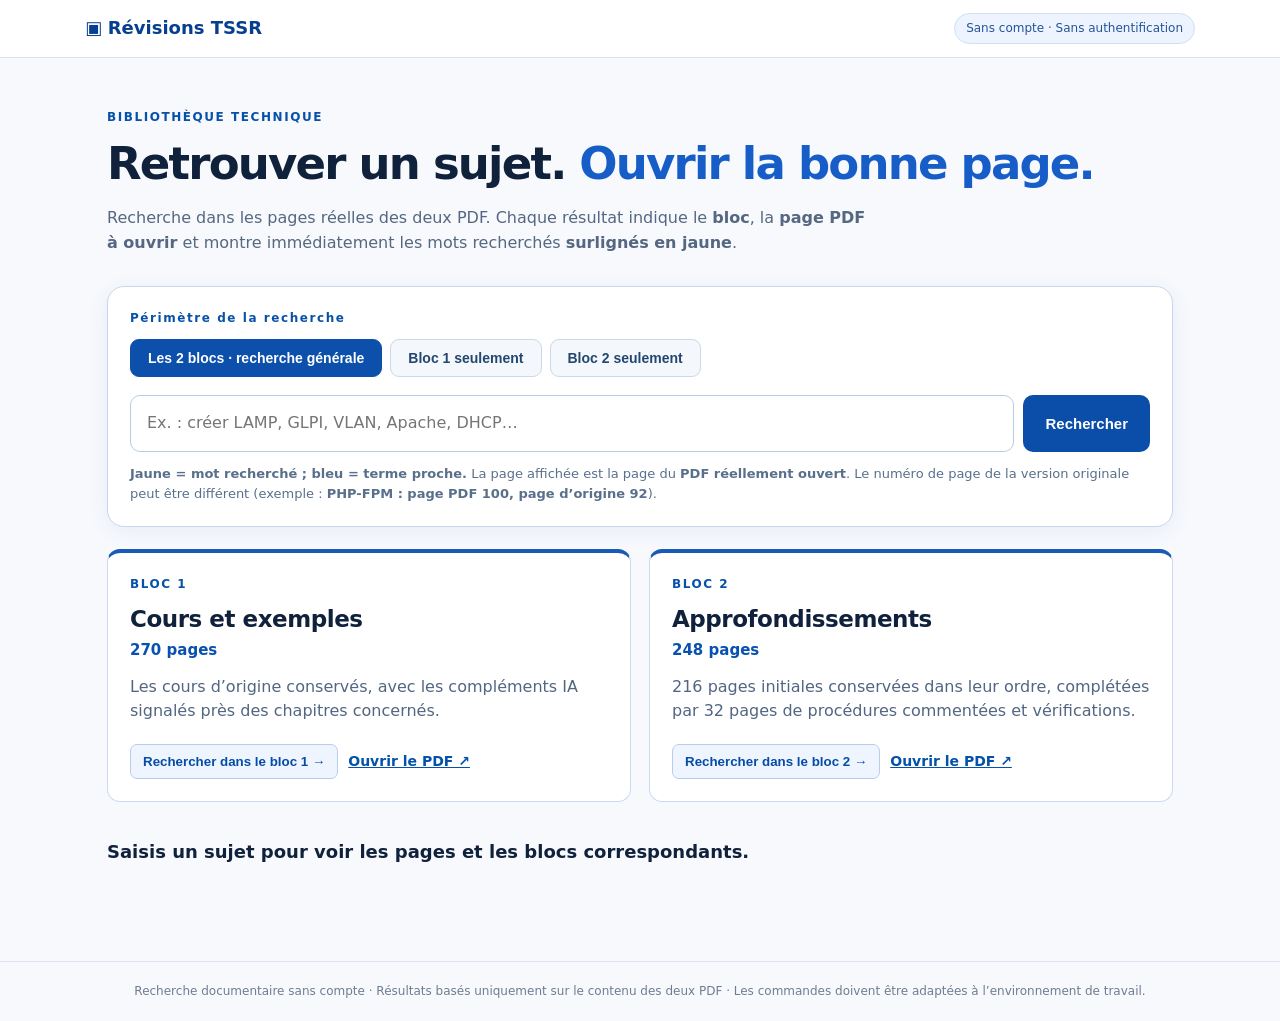
==== commit 521c943d: "Add files via upload" ====
--- a/index.html
+++ b/index.html
@@ -1,9 +1,9 @@
 <!doctype html>
-<html lang="fr"><head><meta charset="utf-8"><meta name="viewport" content="width=device-width, initial-scale=1"><meta name="robots" content="noindex,nofollow,noarchive,nosnippet"><meta name="referrer" content="no-referrer"><title>Révisions TSSR · 2 blocs</title><link rel="stylesheet" href="site.css"></head>
+<html lang="fr"><head><meta charset="utf-8"><meta name="viewport" content="width=device-width, initial-scale=1"><meta name="robots" content="noindex,nofollow,noarchive,nosnippet"><meta name="referrer" content="no-referrer"><title>Révisions TSSR · 2 blocs</title><link rel="stylesheet" href="site.css?v=tssr-r4-fix-9187cdace129"></head>
 <body><div class="top"><div class="brand">▣ <strong>Révisions TSSR</strong></div><span class="badge-light">Sans compte · Sans authentification</span></div>
-<main><header class="intro"><p class="eyebrow">BIBLIOTHÈQUE TECHNIQUE</p><h1>Retrouver un sujet. <span>Ouvrir la bonne page.</span></h1><p>Recherche dans les pages réelles des deux PDF. Chaque résultat indique le <strong>bloc</strong>, la <strong>page réelle du PDF</strong> et surligne les mots-clés dans le titre et l’extrait.</p></header>
+<main><header class="intro"><p class="eyebrow">BIBLIOTHÈQUE TECHNIQUE</p><h1>Retrouver un sujet. <span>Ouvrir la bonne page.</span></h1><p>Recherche dans les pages réelles des deux PDF. Chaque résultat indique le <strong>bloc</strong>, la <strong>page PDF à ouvrir</strong> et montre immédiatement les mots recherchés <strong>surlignés en jaune</strong>.</p></header>
 <section class="search-section" aria-label="Recherche documentaire"><div class="mode-label">Périmètre de la recherche</div><div class="modes" role="group" aria-label="Choisir le bloc à rechercher"><button type="button" class="mode active" data-mode="all" aria-pressed="true">Les 2 blocs · recherche générale</button><button type="button" class="mode" data-mode="1" aria-pressed="false">Bloc 1 seulement</button><button type="button" class="mode" data-mode="2" aria-pressed="false">Bloc 2 seulement</button></div>
-<form role="search" id="form"><label for="query" class="sr-only">Mots-clés à rechercher</label><input type="search" id="query" placeholder="Ex. : créer LAMP, GLPI, VLAN, Apache, DHCP…" autocomplete="off" spellcheck="false"><button type="submit">Rechercher</button></form><p class="hint"><strong>Jaune = mot recherché ; bleu = terme proche.</strong> La page indiquée est la page physique à ouvrir dans le PDF. Le numéro imprimé dans les pages du cours original peut différer après insertion des compléments IA.</p></section>
-<section class="cards" aria-label="Consulter les deux documents"><article class="card"><div class="card-tag">BLOC 1</div><h2>Cours et exemples</h2><p class="stat">270 pages</p><p>Les cours d’origine conservés, avec les compléments IA signalés près des chapitres concernés.</p><div class="card-actions"><button type="button" class="card-search" data-mode="1">Rechercher dans le bloc 1 →</button><a href="support.pdf" target="_blank" rel="noopener">Ouvrir le PDF ↗</a></div></article><article class="card"><div class="card-tag">BLOC 2</div><h2>Approfondissements</h2><p class="stat">248 pages</p><p>216 pages initiales conservées dans leur ordre, complétées par 32 pages de procédures commentées et vérifications.</p><div class="card-actions"><button type="button" class="card-search" data-mode="2">Rechercher dans le bloc 2 →</button><a href="TSSR_BLOC_2_APPROFONDISSEMENTS_COMPLETS.pdf" target="_blank" rel="noopener">Ouvrir le PDF ↗</a></div></article></section>
+<form role="search" id="form"><label for="query" class="sr-only">Mots-clés à rechercher</label><input type="search" id="query" placeholder="Ex. : créer LAMP, GLPI, VLAN, Apache, DHCP…" autocomplete="off" spellcheck="false"><button type="submit">Rechercher</button></form><p class="hint"><strong>Jaune = mot recherché ; bleu = terme proche.</strong> La page affichée est la page du <strong>PDF réellement ouvert</strong>. Le numéro de page de la version originale peut être différent (exemple : <strong>PHP-FPM : page PDF 100, page d’origine 92</strong>).</p></section>
+<section class="cards" aria-label="Consulter les deux documents"><article class="card"><div class="card-tag">BLOC 1</div><h2>Cours et exemples</h2><p class="stat">270 pages</p><p>Les cours d’origine conservés, avec les compléments IA signalés près des chapitres concernés.</p><div class="card-actions"><button type="button" class="card-search" data-mode="1">Rechercher dans le bloc 1 →</button><a href="support.pdf?v=tssr-r4-fix-9187cdace129" target="_blank" rel="noopener">Ouvrir le PDF ↗</a></div></article><article class="card"><div class="card-tag">BLOC 2</div><h2>Approfondissements</h2><p class="stat">248 pages</p><p>216 pages initiales conservées dans leur ordre, complétées par 32 pages de procédures commentées et vérifications.</p><div class="card-actions"><button type="button" class="card-search" data-mode="2">Rechercher dans le bloc 2 →</button><a href="TSSR_BLOC_2_APPROFONDISSEMENTS_COMPLETS.pdf?v=tssr-r4-fix-9187cdace129" target="_blank" rel="noopener">Ouvrir le PDF ↗</a></div></article></section>
 <section class="output" id="output" aria-live="polite"><div id="status" class="status">Saisis un sujet ou choisis l'un des deux blocs pour commencer.</div><div id="results" class="results"></div><button type="button" id="more" class="more" hidden>Afficher davantage</button></section>
-</main><footer>Recherche documentaire sans compte · Résultats basés uniquement sur le contenu des deux PDF · Les commandes doivent être adaptées à l’environnement de travail.</footer><script src="pages-data.js"></script><script src="site.js"></script></body></html>
+</main><footer>Recherche documentaire sans compte · Résultats basés uniquement sur le contenu des deux PDF · Les commandes doivent être adaptées à l’environnement de travail.</footer><script src="pages-data.js?v=tssr-r4-fix-9187cdace129"></script><script src="site.js?v=tssr-r4-fix-9187cdace129"></script></body></html>
--- a/site.css
+++ b/site.css
@@ -3,3 +3,6 @@
 mark.hl{background:#ffef6d;color:#14202b;border-radius:3px;padding:1px 1px;font-weight:800;box-shadow:0 0 0 1px #e4c94055}.res-title mark.hl{background:#ffe284}.origin-note{margin-left:auto;color:#667085;font-size:12px;font-weight:600}.add-note{font-size:12px;color:#0c6b54;font-weight:700}.res:focus-visible{outline:3px solid #0a6eb9;outline-offset:3px}@media(prefers-reduced-motion:reduce){*{scroll-behavior:auto!important}}
 
 mark.hl-near{background:#d2eafe;color:#123b63;border-radius:3px;padding:1px 1px;font-weight:750}
+
+/* Résultats : lignes réellement extraites du PDF, mots-clés immédiatement repérables. */
+.hit-lines{margin-top:9px;display:grid;gap:6px}.hit-line{font-size:14px;color:#314663;background:#f5f9ff;border-left:3px solid #bfd5f6;padding:7px 10px;overflow-wrap:anywhere;line-height:1.6}.res-title{font-weight:850}.origin-note{margin:8px 0 0;color:#495e79;font-size:12px;font-weight:700}.res mark.hl{background:#ffe24f;color:#101820;outline:2px solid #ffc526;outline-offset:0;border-radius:2px;font-weight:900}.res mark.hl-near{background:#c7e4ff;color:#053668;border-radius:2px;font-weight:850}.res-action{display:inline-block;padding:4px 0}.res:hover .res-action{text-decoration:underline}.res:focus-visible{outline:3px solid #1765bd;outline-offset:3px}@media(max-width:650px){.hit-line{font-size:13.5px}}
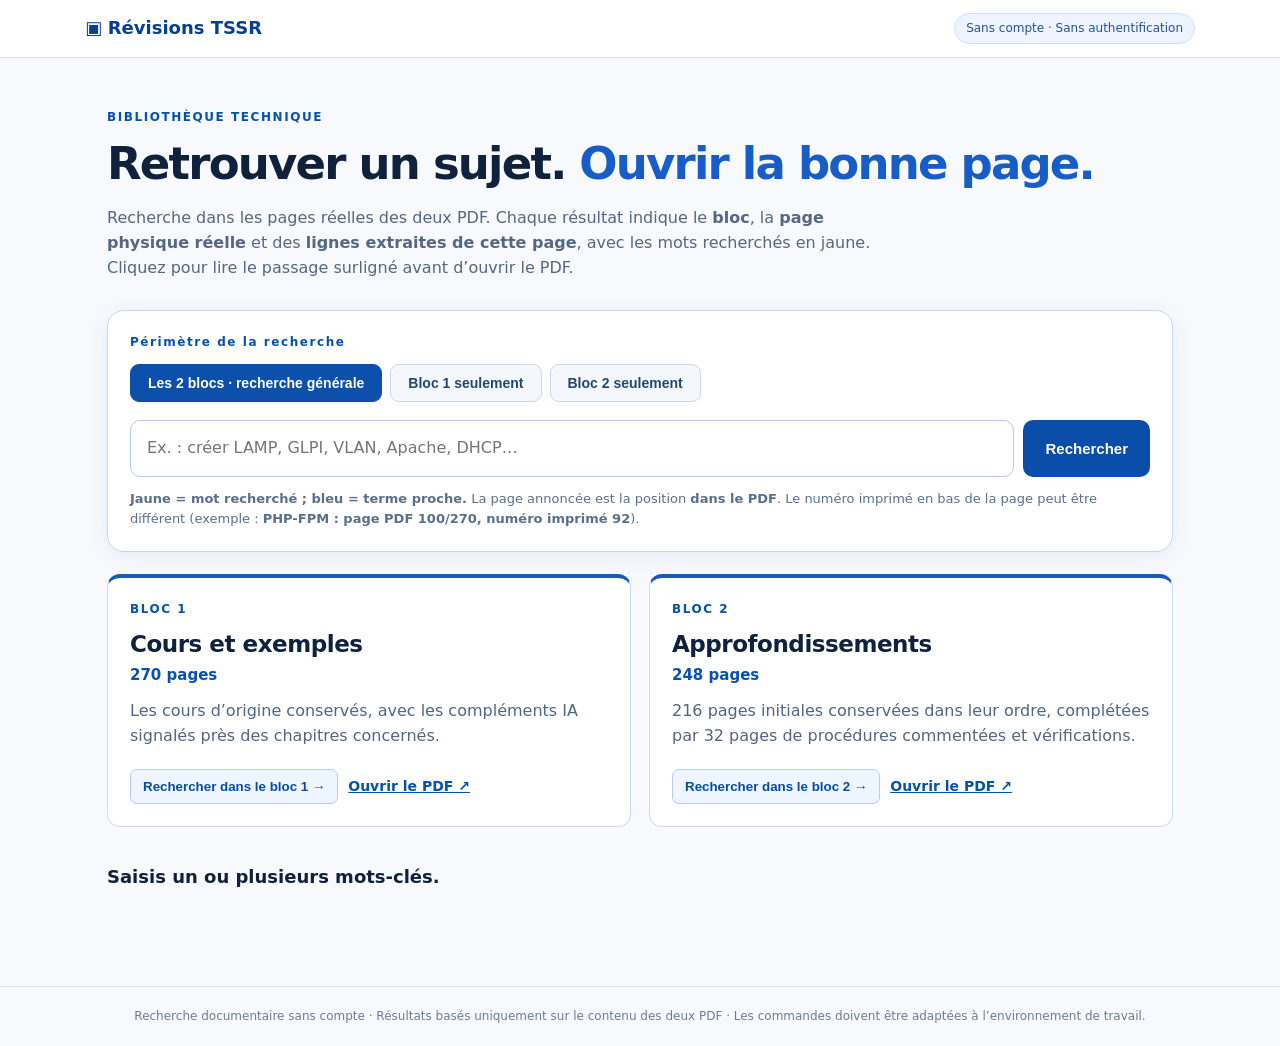
==== commit 8adf6006: "Add files via upload" ====
--- a/index.html
+++ b/index.html
@@ -1,9 +1,16 @@
 <!doctype html>
-<html lang="fr"><head><meta charset="utf-8"><meta name="viewport" content="width=device-width, initial-scale=1"><meta name="robots" content="noindex,nofollow,noarchive,nosnippet"><meta name="referrer" content="no-referrer"><title>Révisions TSSR · 2 blocs</title><link rel="stylesheet" href="site.css?v=tssr-r4-fix-9187cdace129"></head>
+<html lang="fr"><head><meta charset="utf-8"><meta name="viewport" content="width=device-width, initial-scale=1"><meta name="robots" content="noindex,nofollow,noarchive,nosnippet"><meta name="referrer" content="no-referrer"><title>Révisions TSSR · 2 blocs</title><link rel="stylesheet" href="site.css?v=tssr-r6-exact-20261101"></head>
 <body><div class="top"><div class="brand">▣ <strong>Révisions TSSR</strong></div><span class="badge-light">Sans compte · Sans authentification</span></div>
-<main><header class="intro"><p class="eyebrow">BIBLIOTHÈQUE TECHNIQUE</p><h1>Retrouver un sujet. <span>Ouvrir la bonne page.</span></h1><p>Recherche dans les pages réelles des deux PDF. Chaque résultat indique le <strong>bloc</strong>, la <strong>page PDF à ouvrir</strong> et montre immédiatement les mots recherchés <strong>surlignés en jaune</strong>.</p></header>
+<main><header class="intro"><p class="eyebrow">BIBLIOTHÈQUE TECHNIQUE</p><h1>Retrouver un sujet. <span>Ouvrir la bonne page.</span></h1><p>Recherche dans les pages réelles des deux PDF. Chaque résultat indique le <strong>bloc</strong>, la <strong>page physique réelle</strong> et des <strong>lignes extraites de cette page</strong>, avec les mots recherchés en jaune. Cliquez pour lire le passage surligné avant d’ouvrir le PDF.</p></header>
 <section class="search-section" aria-label="Recherche documentaire"><div class="mode-label">Périmètre de la recherche</div><div class="modes" role="group" aria-label="Choisir le bloc à rechercher"><button type="button" class="mode active" data-mode="all" aria-pressed="true">Les 2 blocs · recherche générale</button><button type="button" class="mode" data-mode="1" aria-pressed="false">Bloc 1 seulement</button><button type="button" class="mode" data-mode="2" aria-pressed="false">Bloc 2 seulement</button></div>
-<form role="search" id="form"><label for="query" class="sr-only">Mots-clés à rechercher</label><input type="search" id="query" placeholder="Ex. : créer LAMP, GLPI, VLAN, Apache, DHCP…" autocomplete="off" spellcheck="false"><button type="submit">Rechercher</button></form><p class="hint"><strong>Jaune = mot recherché ; bleu = terme proche.</strong> La page affichée est la page du <strong>PDF réellement ouvert</strong>. Le numéro de page de la version originale peut être différent (exemple : <strong>PHP-FPM : page PDF 100, page d’origine 92</strong>).</p></section>
-<section class="cards" aria-label="Consulter les deux documents"><article class="card"><div class="card-tag">BLOC 1</div><h2>Cours et exemples</h2><p class="stat">270 pages</p><p>Les cours d’origine conservés, avec les compléments IA signalés près des chapitres concernés.</p><div class="card-actions"><button type="button" class="card-search" data-mode="1">Rechercher dans le bloc 1 →</button><a href="support.pdf?v=tssr-r4-fix-9187cdace129" target="_blank" rel="noopener">Ouvrir le PDF ↗</a></div></article><article class="card"><div class="card-tag">BLOC 2</div><h2>Approfondissements</h2><p class="stat">248 pages</p><p>216 pages initiales conservées dans leur ordre, complétées par 32 pages de procédures commentées et vérifications.</p><div class="card-actions"><button type="button" class="card-search" data-mode="2">Rechercher dans le bloc 2 →</button><a href="TSSR_BLOC_2_APPROFONDISSEMENTS_COMPLETS.pdf?v=tssr-r4-fix-9187cdace129" target="_blank" rel="noopener">Ouvrir le PDF ↗</a></div></article></section>
-<section class="output" id="output" aria-live="polite"><div id="status" class="status">Saisis un sujet ou choisis l'un des deux blocs pour commencer.</div><div id="results" class="results"></div><button type="button" id="more" class="more" hidden>Afficher davantage</button></section>
-</main><footer>Recherche documentaire sans compte · Résultats basés uniquement sur le contenu des deux PDF · Les commandes doivent être adaptées à l’environnement de travail.</footer><script src="pages-data.js?v=tssr-r4-fix-9187cdace129"></script><script src="site.js?v=tssr-r4-fix-9187cdace129"></script></body></html>
+<form role="search" id="form"><label for="query" class="sr-only">Mots-clés à rechercher</label><input type="search" id="query" placeholder="Ex. : créer LAMP, GLPI, VLAN, Apache, DHCP…" autocomplete="off" spellcheck="false"><button type="submit">Rechercher</button></form><p class="hint"><strong>Jaune = mot recherché ; bleu = terme proche.</strong> La page annoncée est la position <strong>dans le PDF</strong>. Le numéro imprimé en bas de la page peut être différent (exemple : <strong>PHP-FPM : page PDF 100/270, numéro imprimé 92</strong>).</p></section>
+<section class="cards" aria-label="Consulter les deux documents"><article class="card"><div class="card-tag">BLOC 1</div><h2>Cours et exemples</h2><p class="stat">270 pages</p><p>Les cours d’origine conservés, avec les compléments IA signalés près des chapitres concernés.</p><div class="card-actions"><button type="button" class="card-search" data-mode="1">Rechercher dans le bloc 1 →</button><a href="support_TSSR_bloc1_b4301d2203b5.pdf?v=tssr-r6-exact-20261101" target="_blank" rel="noopener">Ouvrir le PDF ↗</a></div></article><article class="card"><div class="card-tag">BLOC 2</div><h2>Approfondissements</h2><p class="stat">248 pages</p><p>216 pages initiales conservées dans leur ordre, complétées par 32 pages de procédures commentées et vérifications.</p><div class="card-actions"><button type="button" class="card-search" data-mode="2">Rechercher dans le bloc 2 →</button><a href="TSSR_bloc2_approfondissements_6e8d2ec40cf9.pdf?v=tssr-r6-exact-20261101" target="_blank" rel="noopener">Ouvrir le PDF ↗</a></div></article></section>
+<div id="notice" class="notice" role="alert" hidden></div><section class="output" id="output" aria-live="polite"><div id="status" class="status">Saisis un sujet ou choisis l'un des deux blocs pour commencer.</div><div id="results" class="results"></div><button type="button" id="more" class="more" hidden>Afficher davantage</button></section>
+<section id="viewer" class="viewer" hidden aria-label="Passage exact du cours">
+  <div class="viewer-head"><div><div class="viewer-kicker">TEXTE EXTRAIT DE LA PAGE RÉELLE DU PDF</div><h2 id="viewer-title"></h2><p id="viewer-print"></p></div><button id="viewer-close" type="button">Fermer ✕</button></div>
+  <p class="viewer-help">La recherche est <mark class="hl">surlignée en jaune</mark> directement dans le texte de la page. Les numéros de ligne sont ceux de l’extraction de cette page ; consulte le PDF original pour le schéma et la mise en page.</p>
+  <div id="page-lines" class="page-lines"></div>
+  <div class="viewer-actions"><button id="pdf-open" type="button">Voir cette page dans le PDF original (vérifié)</button><button id="pdf-tab" type="button">Ouvrir le PDF en nouvel onglet</button></div>
+  <div id="pdfzone" hidden></div>
+</section>
+</main><footer>Recherche documentaire sans compte · Résultats basés uniquement sur le contenu des deux PDF · Les commandes doivent être adaptées à l’environnement de travail.</footer><script src="pages-data.js?v=tssr-r6-exact-20261101"></script><script src="site.js?v=tssr-r6-exact-20261101"></script></body></html>
--- a/site.css
+++ b/site.css
@@ -6,3 +6,8 @@
 
 /* Résultats : lignes réellement extraites du PDF, mots-clés immédiatement repérables. */
 .hit-lines{margin-top:9px;display:grid;gap:6px}.hit-line{font-size:14px;color:#314663;background:#f5f9ff;border-left:3px solid #bfd5f6;padding:7px 10px;overflow-wrap:anywhere;line-height:1.6}.res-title{font-weight:850}.origin-note{margin:8px 0 0;color:#495e79;font-size:12px;font-weight:700}.res mark.hl{background:#ffe24f;color:#101820;outline:2px solid #ffc526;outline-offset:0;border-radius:2px;font-weight:900}.res mark.hl-near{background:#c7e4ff;color:#053668;border-radius:2px;font-weight:850}.res-action{display:inline-block;padding:4px 0}.res:hover .res-action{text-decoration:underline}.res:focus-visible{outline:3px solid #1765bd;outline-offset:3px}@media(max-width:650px){.hit-line{font-size:13.5px}}
+/* Revision r6 : results readable as self-contained exact excerpts and a verified page viewer. */
+.res{font:inherit;text-align:left;cursor:pointer;width:100%;appearance:none}.res:hover{background:#fbfdff}.printed-pill{border:1px solid #d2e2f2;border-radius:5px;background:#fff;color:#49637d;font-size:12px;font-weight:750;padding:3px 9px}.line-label{font-size:12px;font-weight:750;color:#486889}.notice{border:2px solid #a12525;background:#fff2f2;color:#7d1c1c;padding:14px 18px;border-radius:12px;margin:20px 0;font-weight:800}.viewer{margin-top:34px;border:2px solid #b9d2f1;border-radius:15px;background:#fff;padding:18px;scroll-margin-top:16px}.viewer-head{display:flex;justify-content:space-between;gap:12px;align-items:start}.viewer-head h2{margin:3px 0;font-size:21px;color:#084c9e}.viewer-head p{margin:5px 0;color:#526783}.viewer-kicker{letter-spacing:.08em;font-size:11px;font-weight:900;color:#0759af}.viewer-head button{cursor:pointer;border:1px solid #c8d8ef;background:#eaf2fc;border-radius:8px;padding:9px 12px;font-weight:800}.viewer-help{font-size:13px;color:#495b71}.page-lines{max-height:540px;overflow:auto;overflow-wrap:anywhere;background:#f8faff;border:1px solid #d7e3f1;border-radius:9px;padding:10px 0;scrollbar-gutter:stable}.page-line{display:grid;grid-template-columns:45px 1fr;gap:8px;padding:1px 14px;font-size:14px;line-height:1.65;white-space:pre-wrap}.line-num{text-align:right;color:#8b9ab1;font:12px/1.9 ui-monospace,Consolas,monospace;user-select:none}.page-line.passage-focus{background:#e1efff;outline:1px solid #aad3ff}.page-line.blank{height:10px}.viewer-actions{display:flex;flex-wrap:wrap;gap:10px;padding:14px 0}.viewer-actions button{cursor:pointer;border:1px solid #1461ae;background:#1056ae;color:white;border-radius:8px;padding:10px 12px;font-weight:750}.viewer-actions button:disabled{opacity:.6;cursor:wait}.pdf-frame{display:block;width:100%;height:750px;border:1px solid #c6d5e7;border-radius:8px}#pdfzone{scroll-margin-top:16px}.res .badges{flex-wrap:wrap}@media(max-width:650px){.viewer{padding:12px}.viewer-head h2{font-size:17px}.page-line{font-size:13px;grid-template-columns:27px 1fr;gap:5px;padding:1px 5px}.pdf-frame{height:510px}}
+
+/* Avoid horizontal overflow on phones, even for long copied commands or paths. */
+.results{grid-template-columns:minmax(0,1fr)}.res{min-width:0;max-width:100%;overflow-wrap:anywhere;white-space:normal}.res-title,.hit-lines,.hit-line{min-width:0;max-width:100%;overflow-wrap:anywhere}.line-text{min-width:0;overflow-wrap:anywhere}
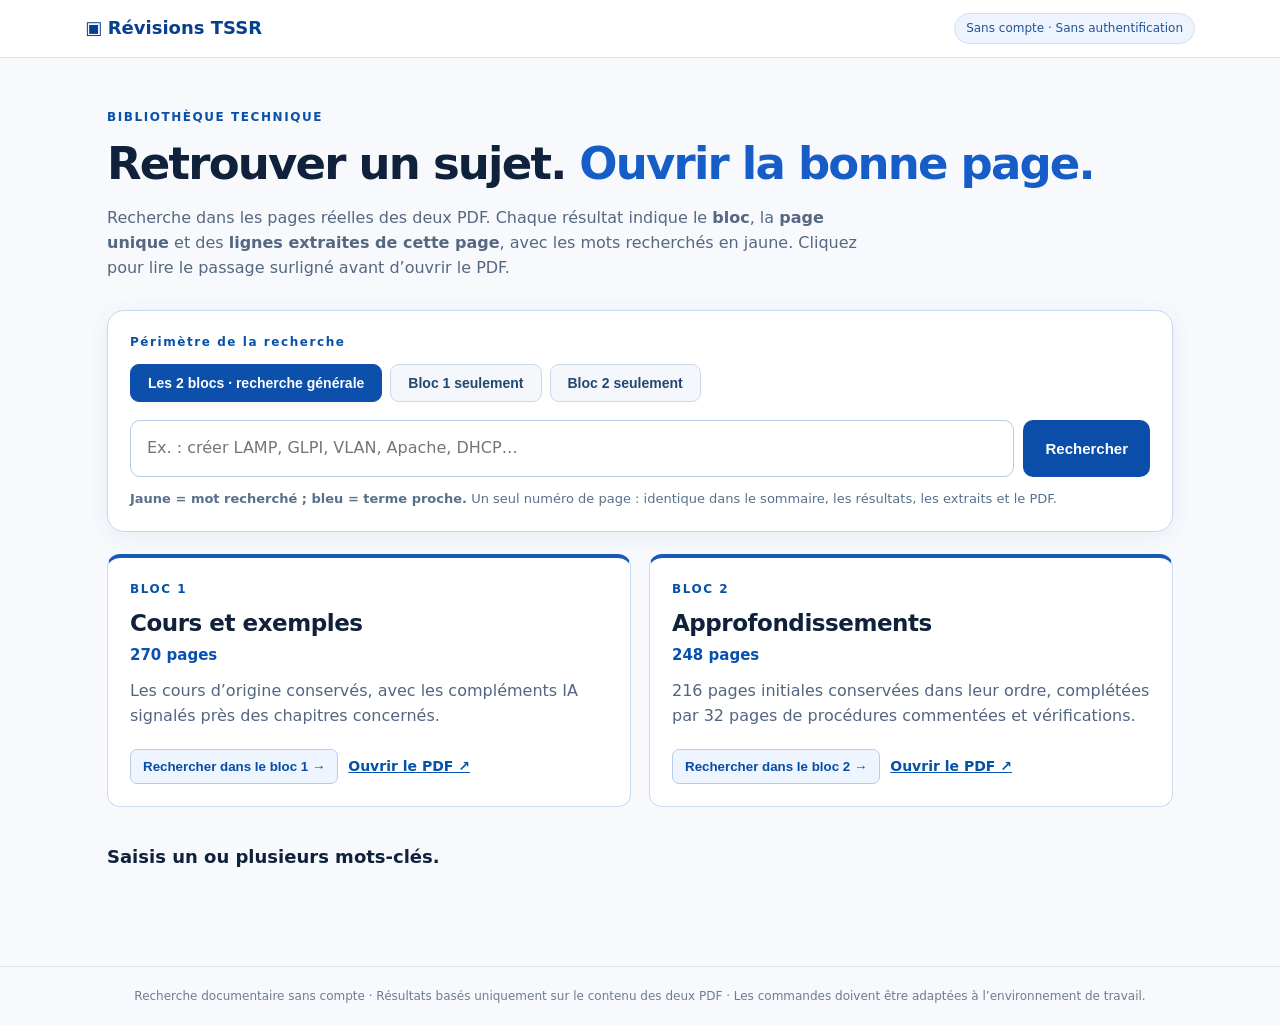
==== commit a3d02438: "Add files via upload" ====
--- a/index.html
+++ b/index.html
@@ -1,10 +1,10 @@
 <!doctype html>
-<html lang="fr"><head><meta charset="utf-8"><meta name="viewport" content="width=device-width, initial-scale=1"><meta name="robots" content="noindex,nofollow,noarchive,nosnippet"><meta name="referrer" content="no-referrer"><title>Révisions TSSR · 2 blocs</title><link rel="stylesheet" href="site.css?v=tssr-r6-exact-20261101"></head>
+<html lang="fr"><head><meta charset="utf-8"><meta name="viewport" content="width=device-width, initial-scale=1"><meta name="robots" content="noindex,nofollow,noarchive,nosnippet"><meta name="referrer" content="no-referrer"><title>Révisions TSSR · 2 blocs</title><link rel="stylesheet" href="site.css?v=tssr-pagination-unique-20261101-v9"></head>
 <body><div class="top"><div class="brand">▣ <strong>Révisions TSSR</strong></div><span class="badge-light">Sans compte · Sans authentification</span></div>
-<main><header class="intro"><p class="eyebrow">BIBLIOTHÈQUE TECHNIQUE</p><h1>Retrouver un sujet. <span>Ouvrir la bonne page.</span></h1><p>Recherche dans les pages réelles des deux PDF. Chaque résultat indique le <strong>bloc</strong>, la <strong>page physique réelle</strong> et des <strong>lignes extraites de cette page</strong>, avec les mots recherchés en jaune. Cliquez pour lire le passage surligné avant d’ouvrir le PDF.</p></header>
+<main><header class="intro"><p class="eyebrow">BIBLIOTHÈQUE TECHNIQUE</p><h1>Retrouver un sujet. <span>Ouvrir la bonne page.</span></h1><p>Recherche dans les pages réelles des deux PDF. Chaque résultat indique le <strong>bloc</strong>, la <strong>page unique</strong> et des <strong>lignes extraites de cette page</strong>, avec les mots recherchés en jaune. Cliquez pour lire le passage surligné avant d’ouvrir le PDF.</p></header>
 <section class="search-section" aria-label="Recherche documentaire"><div class="mode-label">Périmètre de la recherche</div><div class="modes" role="group" aria-label="Choisir le bloc à rechercher"><button type="button" class="mode active" data-mode="all" aria-pressed="true">Les 2 blocs · recherche générale</button><button type="button" class="mode" data-mode="1" aria-pressed="false">Bloc 1 seulement</button><button type="button" class="mode" data-mode="2" aria-pressed="false">Bloc 2 seulement</button></div>
-<form role="search" id="form"><label for="query" class="sr-only">Mots-clés à rechercher</label><input type="search" id="query" placeholder="Ex. : créer LAMP, GLPI, VLAN, Apache, DHCP…" autocomplete="off" spellcheck="false"><button type="submit">Rechercher</button></form><p class="hint"><strong>Jaune = mot recherché ; bleu = terme proche.</strong> La page annoncée est la position <strong>dans le PDF</strong>. Le numéro imprimé en bas de la page peut être différent (exemple : <strong>PHP-FPM : page PDF 100/270, numéro imprimé 92</strong>).</p></section>
-<section class="cards" aria-label="Consulter les deux documents"><article class="card"><div class="card-tag">BLOC 1</div><h2>Cours et exemples</h2><p class="stat">270 pages</p><p>Les cours d’origine conservés, avec les compléments IA signalés près des chapitres concernés.</p><div class="card-actions"><button type="button" class="card-search" data-mode="1">Rechercher dans le bloc 1 →</button><a href="support_TSSR_bloc1_b4301d2203b5.pdf?v=tssr-r6-exact-20261101" target="_blank" rel="noopener">Ouvrir le PDF ↗</a></div></article><article class="card"><div class="card-tag">BLOC 2</div><h2>Approfondissements</h2><p class="stat">248 pages</p><p>216 pages initiales conservées dans leur ordre, complétées par 32 pages de procédures commentées et vérifications.</p><div class="card-actions"><button type="button" class="card-search" data-mode="2">Rechercher dans le bloc 2 →</button><a href="TSSR_bloc2_approfondissements_6e8d2ec40cf9.pdf?v=tssr-r6-exact-20261101" target="_blank" rel="noopener">Ouvrir le PDF ↗</a></div></article></section>
+<form role="search" id="form"><label for="query" class="sr-only">Mots-clés à rechercher</label><input type="search" id="query" placeholder="Ex. : créer LAMP, GLPI, VLAN, Apache, DHCP…" autocomplete="off" spellcheck="false"><button type="submit">Rechercher</button></form><p class="hint"><strong>Jaune = mot recherché ; bleu = terme proche.</strong> Un seul numéro de page : identique dans le sommaire, les résultats, les extraits et le PDF.</p></section>
+<section class="cards" aria-label="Consulter les deux documents"><article class="card"><div class="card-tag">BLOC 1</div><h2>Cours et exemples</h2><p class="stat">270 pages</p><p>Les cours d’origine conservés, avec les compléments IA signalés près des chapitres concernés.</p><div class="card-actions"><button type="button" class="card-search" data-mode="1">Rechercher dans le bloc 1 →</button><a href="support.pdf?v=tssr-pagination-unique-20261101-v9" target="_blank" rel="noopener">Ouvrir le PDF ↗</a></div></article><article class="card"><div class="card-tag">BLOC 2</div><h2>Approfondissements</h2><p class="stat">248 pages</p><p>216 pages initiales conservées dans leur ordre, complétées par 32 pages de procédures commentées et vérifications.</p><div class="card-actions"><button type="button" class="card-search" data-mode="2">Rechercher dans le bloc 2 →</button><a href="TSSR_BLOC_2_APPROFONDISSEMENTS_COMPLETS.pdf?v=tssr-pagination-unique-20261101-v9" target="_blank" rel="noopener">Ouvrir le PDF ↗</a></div></article></section>
 <div id="notice" class="notice" role="alert" hidden></div><section class="output" id="output" aria-live="polite"><div id="status" class="status">Saisis un sujet ou choisis l'un des deux blocs pour commencer.</div><div id="results" class="results"></div><button type="button" id="more" class="more" hidden>Afficher davantage</button></section>
 <section id="viewer" class="viewer" hidden aria-label="Passage exact du cours">
   <div class="viewer-head"><div><div class="viewer-kicker">TEXTE EXTRAIT DE LA PAGE RÉELLE DU PDF</div><h2 id="viewer-title"></h2><p id="viewer-print"></p></div><button id="viewer-close" type="button">Fermer ✕</button></div>
@@ -13,4 +13,4 @@
   <div class="viewer-actions"><button id="pdf-open" type="button">Voir cette page dans le PDF original (vérifié)</button><button id="pdf-tab" type="button">Ouvrir le PDF en nouvel onglet</button></div>
   <div id="pdfzone" hidden></div>
 </section>
-</main><footer>Recherche documentaire sans compte · Résultats basés uniquement sur le contenu des deux PDF · Les commandes doivent être adaptées à l’environnement de travail.</footer><script src="pages-data.js?v=tssr-r6-exact-20261101"></script><script src="site.js?v=tssr-r6-exact-20261101"></script></body></html>
+</main><footer>Recherche documentaire sans compte · Résultats basés uniquement sur le contenu des deux PDF · Les commandes doivent être adaptées à l’environnement de travail.</footer><script src="pages-data.js?v=tssr-pagination-unique-20261101-v9"></script><script src="site.js?v=tssr-pagination-unique-20261101-v9"></script></body></html>
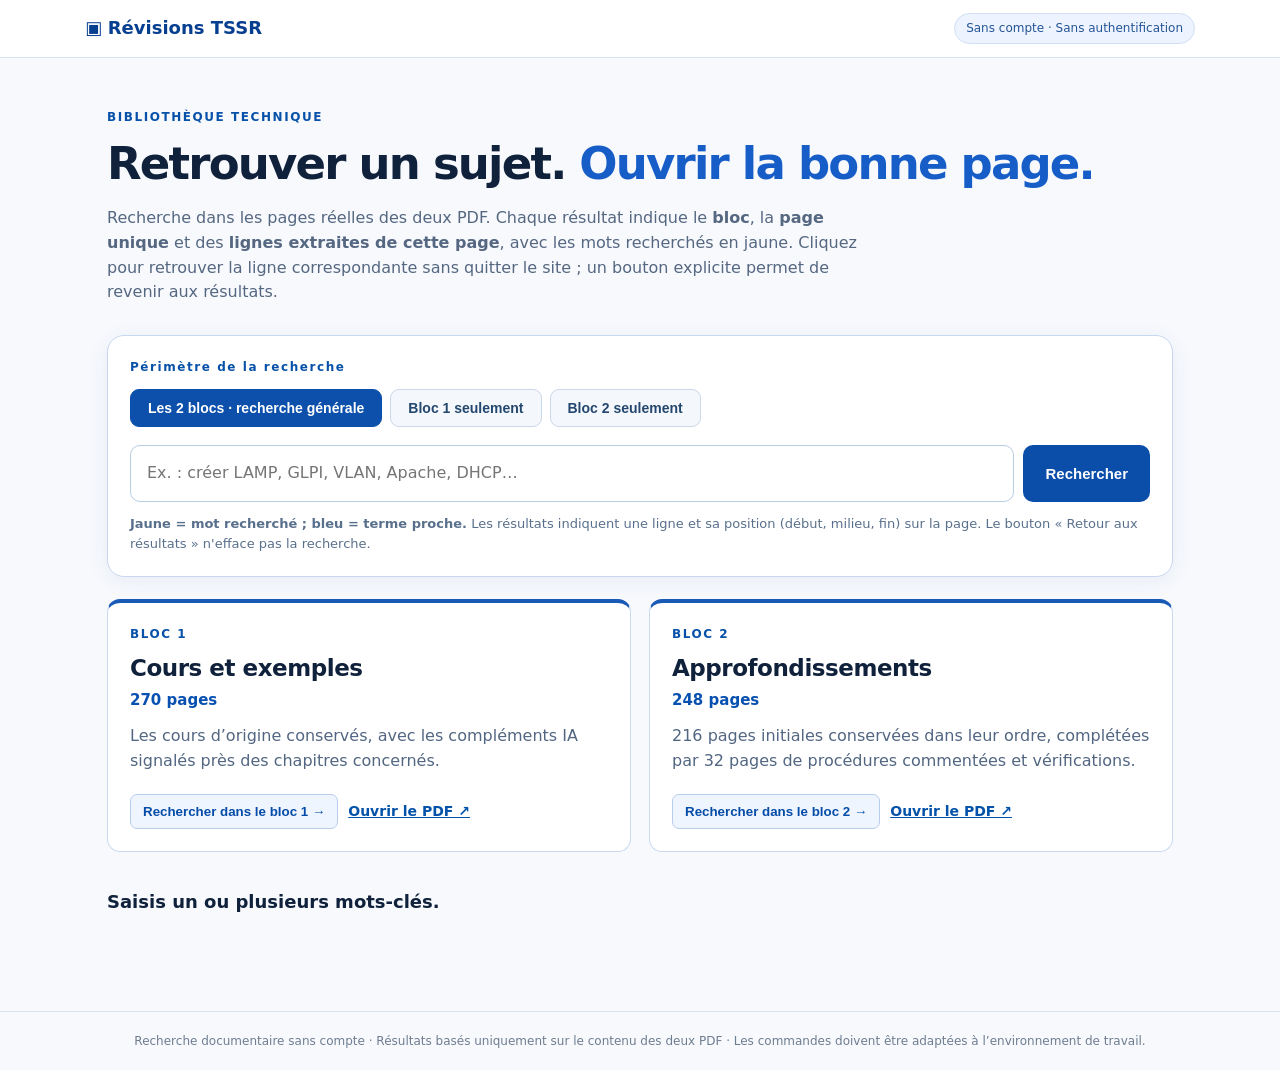
==== commit 0965a779: "Add files via upload" ====
--- a/index.html
+++ b/index.html
@@ -1,16 +1,25 @@
 <!doctype html>
-<html lang="fr"><head><meta charset="utf-8"><meta name="viewport" content="width=device-width, initial-scale=1"><meta name="robots" content="noindex,nofollow,noarchive,nosnippet"><meta name="referrer" content="no-referrer"><title>Révisions TSSR · 2 blocs</title><link rel="stylesheet" href="site.css?v=tssr-pagination-unique-20261101-v9"></head>
+<html lang="fr"><head><meta charset="utf-8"><meta name="viewport" content="width=device-width, initial-scale=1"><meta name="robots" content="noindex,nofollow,noarchive,nosnippet"><meta name="referrer" content="no-referrer"><title>Révisions TSSR · 2 blocs</title><link rel="stylesheet" href="site.css?v=tssr-cible-lignes-20261101-v12"></head>
 <body><div class="top"><div class="brand">▣ <strong>Révisions TSSR</strong></div><span class="badge-light">Sans compte · Sans authentification</span></div>
-<main><header class="intro"><p class="eyebrow">BIBLIOTHÈQUE TECHNIQUE</p><h1>Retrouver un sujet. <span>Ouvrir la bonne page.</span></h1><p>Recherche dans les pages réelles des deux PDF. Chaque résultat indique le <strong>bloc</strong>, la <strong>page unique</strong> et des <strong>lignes extraites de cette page</strong>, avec les mots recherchés en jaune. Cliquez pour lire le passage surligné avant d’ouvrir le PDF.</p></header>
+<main><header class="intro"><p class="eyebrow">BIBLIOTHÈQUE TECHNIQUE</p><h1>Retrouver un sujet. <span>Ouvrir la bonne page.</span></h1><p>Recherche dans les pages réelles des deux PDF. Chaque résultat indique le <strong>bloc</strong>, la <strong>page unique</strong> et des <strong>lignes extraites de cette page</strong>, avec les mots recherchés en jaune. Cliquez pour retrouver la ligne correspondante sans quitter le site ; un bouton explicite permet de revenir aux résultats.</p></header>
 <section class="search-section" aria-label="Recherche documentaire"><div class="mode-label">Périmètre de la recherche</div><div class="modes" role="group" aria-label="Choisir le bloc à rechercher"><button type="button" class="mode active" data-mode="all" aria-pressed="true">Les 2 blocs · recherche générale</button><button type="button" class="mode" data-mode="1" aria-pressed="false">Bloc 1 seulement</button><button type="button" class="mode" data-mode="2" aria-pressed="false">Bloc 2 seulement</button></div>
-<form role="search" id="form"><label for="query" class="sr-only">Mots-clés à rechercher</label><input type="search" id="query" placeholder="Ex. : créer LAMP, GLPI, VLAN, Apache, DHCP…" autocomplete="off" spellcheck="false"><button type="submit">Rechercher</button></form><p class="hint"><strong>Jaune = mot recherché ; bleu = terme proche.</strong> Un seul numéro de page : identique dans le sommaire, les résultats, les extraits et le PDF.</p></section>
-<section class="cards" aria-label="Consulter les deux documents"><article class="card"><div class="card-tag">BLOC 1</div><h2>Cours et exemples</h2><p class="stat">270 pages</p><p>Les cours d’origine conservés, avec les compléments IA signalés près des chapitres concernés.</p><div class="card-actions"><button type="button" class="card-search" data-mode="1">Rechercher dans le bloc 1 →</button><a href="support.pdf?v=tssr-pagination-unique-20261101-v9" target="_blank" rel="noopener">Ouvrir le PDF ↗</a></div></article><article class="card"><div class="card-tag">BLOC 2</div><h2>Approfondissements</h2><p class="stat">248 pages</p><p>216 pages initiales conservées dans leur ordre, complétées par 32 pages de procédures commentées et vérifications.</p><div class="card-actions"><button type="button" class="card-search" data-mode="2">Rechercher dans le bloc 2 →</button><a href="TSSR_BLOC_2_APPROFONDISSEMENTS_COMPLETS.pdf?v=tssr-pagination-unique-20261101-v9" target="_blank" rel="noopener">Ouvrir le PDF ↗</a></div></article></section>
+<form role="search" id="form"><label for="query" class="sr-only">Mots-clés à rechercher</label><input type="search" id="query" placeholder="Ex. : créer LAMP, GLPI, VLAN, Apache, DHCP…" autocomplete="off" spellcheck="false"><button type="submit">Rechercher</button></form><p class="hint"><strong>Jaune = mot recherché ; bleu = terme proche.</strong> Les résultats indiquent une ligne et sa position (début, milieu, fin) sur la page. Le bouton « Retour aux résultats » n'efface pas la recherche.</p></section>
+<section class="cards" aria-label="Consulter les deux documents"><article class="card"><div class="card-tag">BLOC 1</div><h2>Cours et exemples</h2><p class="stat">270 pages</p><p>Les cours d’origine conservés, avec les compléments IA signalés près des chapitres concernés.</p><div class="card-actions"><button type="button" class="card-search" data-mode="1">Rechercher dans le bloc 1 →</button><a href="TSSR_BLOC1_412b811e56de.pdf?v=tssr-cible-lignes-20261101-v12" target="_blank" rel="noopener">Ouvrir le PDF ↗</a></div></article><article class="card"><div class="card-tag">BLOC 2</div><h2>Approfondissements</h2><p class="stat">248 pages</p><p>216 pages initiales conservées dans leur ordre, complétées par 32 pages de procédures commentées et vérifications.</p><div class="card-actions"><button type="button" class="card-search" data-mode="2">Rechercher dans le bloc 2 →</button><a href="TSSR_BLOC2_62193c5422d5.pdf?v=tssr-cible-lignes-20261101-v12" target="_blank" rel="noopener">Ouvrir le PDF ↗</a></div></article></section>
 <div id="notice" class="notice" role="alert" hidden></div><section class="output" id="output" aria-live="polite"><div id="status" class="status">Saisis un sujet ou choisis l'un des deux blocs pour commencer.</div><div id="results" class="results"></div><button type="button" id="more" class="more" hidden>Afficher davantage</button></section>
-<section id="viewer" class="viewer" hidden aria-label="Passage exact du cours">
-  <div class="viewer-head"><div><div class="viewer-kicker">TEXTE EXTRAIT DE LA PAGE RÉELLE DU PDF</div><h2 id="viewer-title"></h2><p id="viewer-print"></p></div><button id="viewer-close" type="button">Fermer ✕</button></div>
-  <p class="viewer-help">La recherche est <mark class="hl">surlignée en jaune</mark> directement dans le texte de la page. Les numéros de ligne sont ceux de l’extraction de cette page ; consulte le PDF original pour le schéma et la mise en page.</p>
-  <div id="page-lines" class="page-lines"></div>
-  <div class="viewer-actions"><button id="pdf-open" type="button">Voir cette page dans le PDF original (vérifié)</button><button id="pdf-tab" type="button">Ouvrir le PDF en nouvel onglet</button></div>
-  <div id="pdfzone" hidden></div>
-</section>
-</main><footer>Recherche documentaire sans compte · Résultats basés uniquement sur le contenu des deux PDF · Les commandes doivent être adaptées à l’environnement de travail.</footer><script src="pages-data.js?v=tssr-pagination-unique-20261101-v9"></script><script src="site.js?v=tssr-pagination-unique-20261101-v9"></script></body></html>
+
+</main>
+<dialog id="reader-dialog" aria-labelledby="reader-title">
+  <div class="reader-toolbar">
+    <div class="reader-toolbar-title"><span class="reader-tag">PASSAGE EXACT DU COURS</span><h2 id="reader-title"></h2></div>
+    <button id="reader-close" type="button" title="Retour aux résultats">← Retour aux résultats ✕</button>
+  </div>
+  <div class="reader-content">
+    <p class="reader-hint" id="reader-identifier"></p>
+    <div class="reader-target"><div id="reader-where" class="reader-where"></div><div id="reader-focus"></div></div>
+    <p class="reader-hint">Ci-dessous : <b>texte extrait directement de cette page PDF</b>. La ligne sélectionnée est encadrée en bleu, les mots recherchés surlignés en jaune. Vous n'avez pas besoin de quitter le site pour retrouver le passage.</p>
+    <div id="reader-page-lines" class="page-lines" tabindex="0" aria-label="Contenu textuel exact de la page PDF"></div>
+    <div class="reader-actions"><button id="reader-return" type="button">↖ Revenir au passage ciblé</button><button id="reader-pdf-toggle" type="button">Afficher la page dans le PDF original</button><button id="reader-pdf-tab" type="button">PDF en nouvel onglet ↗</button></div>
+    <div id="reader-pdfzone" hidden></div>
+  </div>
+</dialog>
+<footer>Recherche documentaire sans compte · Résultats basés uniquement sur le contenu des deux PDF · Les commandes doivent être adaptées à l’environnement de travail.</footer><script src="pages-data.js?v=tssr-cible-lignes-20261101-v12"></script><script src="site.js?v=tssr-cible-lignes-20261101-v12"></script></body></html>
--- a/site.css
+++ b/site.css
@@ -11,3 +11,24 @@
 
 /* Avoid horizontal overflow on phones, even for long copied commands or paths. */
 .results{grid-template-columns:minmax(0,1fr)}.res{min-width:0;max-width:100%;overflow-wrap:anywhere;white-space:normal}.res-title,.hit-lines,.hit-line{min-width:0;max-width:100%;overflow-wrap:anywhere}.line-text{min-width:0;overflow-wrap:anywhere}
+
+/* Lecteur modal, ferme par Retour/Echap/flèche arrière. Aucune navigation hors du site à la lecture. */
+#reader-dialog{inset:0;position:fixed;width:min(1070px,96vw);height:min(94vh,1250px);max-width:none;max-height:none;border:2px solid #b4cff1;border-radius:15px;padding:0;overflow:hidden;box-shadow:0 10px 45px #19324b70;background:#fff;color:#10213b}
+#reader-dialog::backdrop{background:#112a4c9c;backdrop-filter:blur(2px)}
+.reader-toolbar{position:sticky;top:0;z-index:2;display:flex;gap:12px;justify-content:space-between;align-items:center;background:#0b4f9e;color:white;border-bottom:2px solid #b7d5ff;padding:12px 18px;min-height:80px}
+.reader-toolbar h2{font-size:clamp(16px,2vw,22px);margin:0;color:white}.reader-tag{font-size:11px;letter-spacing:.1em;color:#d1e7ff;font-weight:800}
+#reader-close{cursor:pointer;flex-shrink:0;border:2px solid white;background:#fff;color:#063b7c;font-size:14px;font-weight:900;border-radius:8px;padding:12px 14px}
+.reader-content{height:calc(100% - 80px);overflow:auto;padding:17px 22px 30px;scrollbar-gutter:stable}
+.reader-hint{font-size:13px;color:#3e536d;margin:8px 0 14px}
+.reader-target{background:#fff8cf;border:2px solid #f1c84a;border-radius:12px;padding:12px 16px;margin:12px 0;box-shadow:0 2px 12px #edcc5325}
+.reader-where{color:#665023;font-weight:850;font-size:13px;margin-bottom:5px}
+#reader-focus{font-size:17px;font-weight:850;overflow-wrap:anywhere;white-space:pre-wrap}
+#reader-focus mark.hl,.page-lines mark.hl{background:#ffe037;outline:1px solid #d49700;color:#0d1828;font-weight:900}
+#reader-page-lines{max-height:min(53vh,600px);scrollbar-gutter:stable}
+#reader-page-lines .passage-focus{background:#ffeec4;outline:2px solid #3c87e9;scroll-margin:80px}
+.reader-actions{display:flex;flex-wrap:wrap;gap:9px;position:sticky;bottom:0;z-index:1;background:#fff;padding:14px 0 8px;border-top:1px solid #d9e4f4}
+.reader-actions button{cursor:pointer;border-radius:8px;background:#0c4e9f;color:#fff;border:1px solid #0c4e9f;font-weight:850;padding:10px 13px}
+.reader-actions #reader-return{background:#eaf1fc;color:#06418c;border-color:#a5c6ee}
+.pdf-tip{margin:7px 0;background:#fff3cf;border-left:4px solid #efb845;padding:12px;font-weight:700;font-size:13px}
+#reader-pdfzone{scroll-margin-top:100px}
+@media(max-width:650px){#reader-dialog{width:99vw;height:97vh;border-radius:7px}.reader-toolbar{padding:10px;min-height:90px;align-items:start}#reader-close{padding:9px;font-size:12px;max-width:48%}.reader-content{height:calc(100% - 90px);padding:11px}.reader-target{padding:9px}#reader-focus{font-size:15px}.reader-actions{position:static}.reader-actions button{font-size:12px}.pdf-frame{height:500px}}
